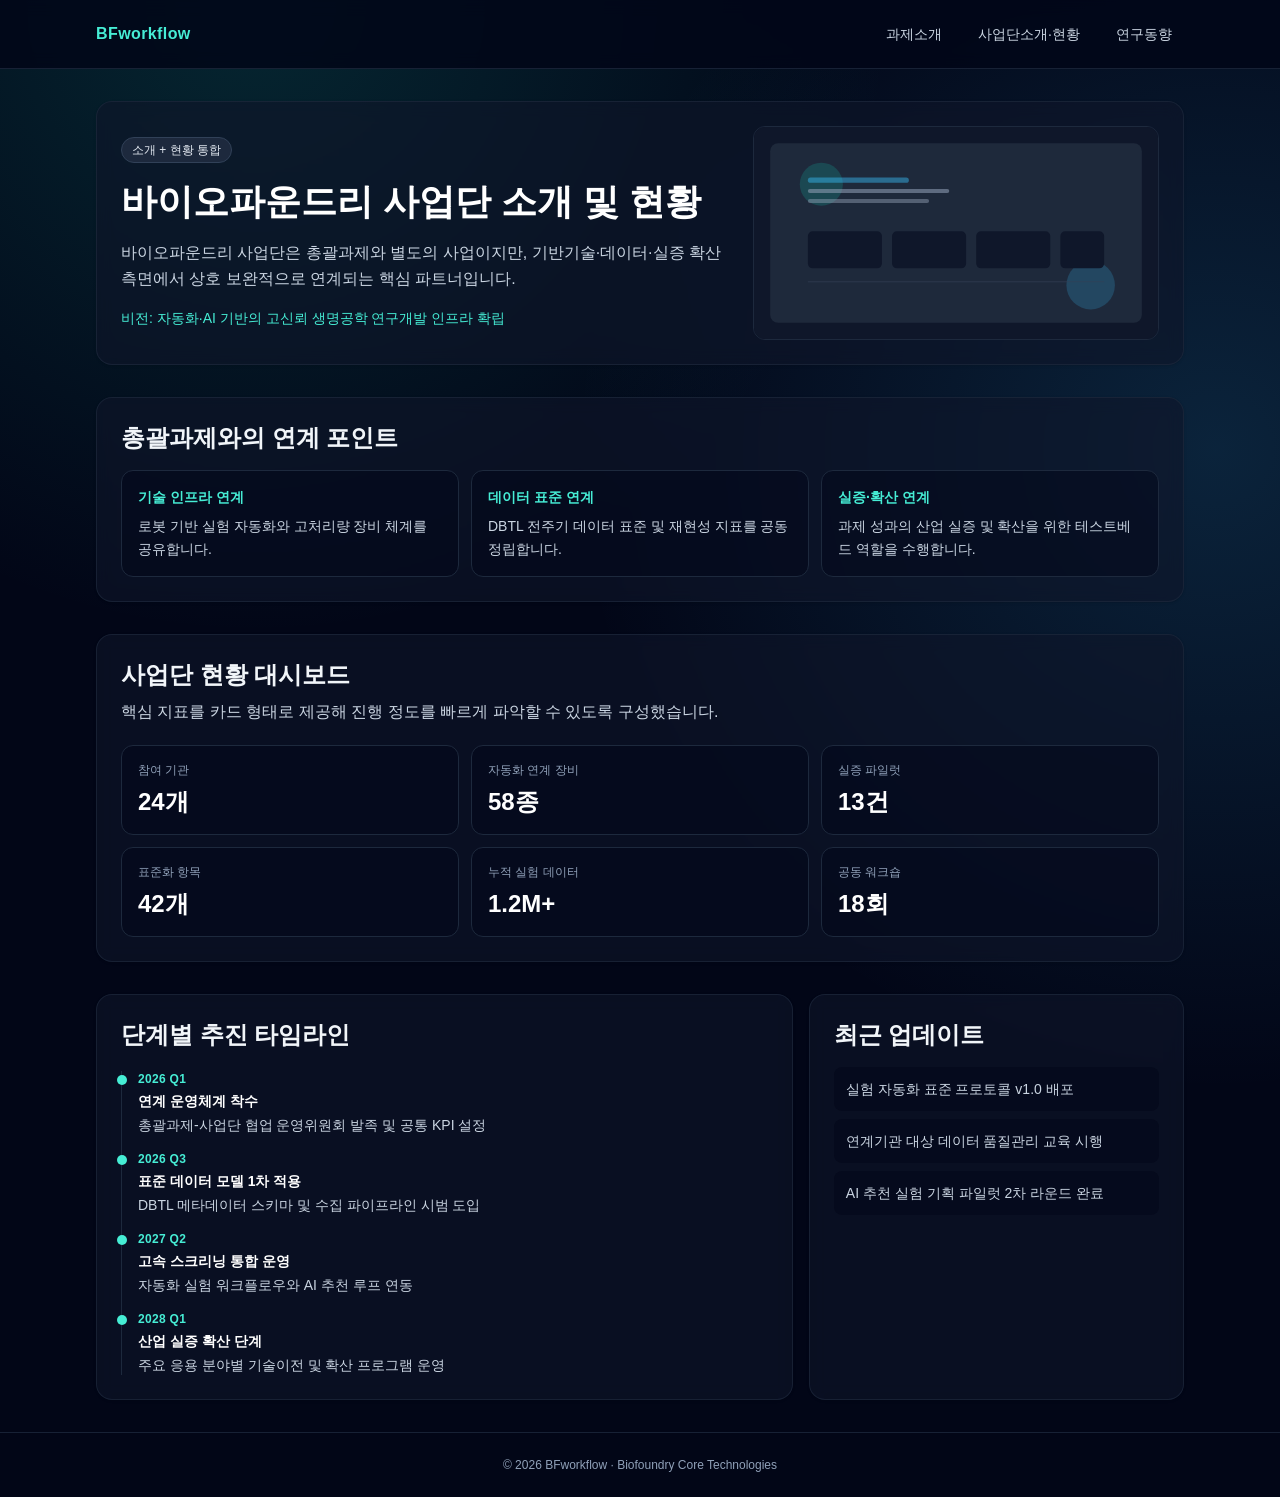
==== biofoundry/index.html @ 4886c9fc "chore: deploy from bfworkflow@7e073c6672356c80329dc4ef3b73cdbcf60af1b1 greendaygh/bfworkflow@7e073c6" ====
<!DOCTYPE html><html lang="ko"> <head><meta charset="UTF-8"><meta name="viewport" content="width=device-width"><meta name="generator" content="Astro v5.18.0"><meta name="description" content="바이오파운드리 사업단의 소개와 현황을 통합 제공합니다."><title>사업단소개·현황 | 바이오파운드리 기반기술 포털</title><link rel="stylesheet" href="/_astro/biofoundry.CwxptQId.css"></head> <body class="site-bg text-slate-100"> <header class="border-b border-slate-800/80 bg-slate-950/85 backdrop-blur"> <div class="mx-auto flex max-w-6xl items-center justify-between px-4 py-4 sm:px-6 lg:px-8"> <a href="/" class="text-sm font-semibold tracking-wide text-teal-300 sm:text-base">
BFworkflow
</a> <nav class="flex items-center gap-2 sm:gap-3"> <a href="/projects" class="rounded-full px-3 py-2 text-xs font-medium transition sm:text-sm text-slate-300 hover:bg-slate-800 hover:text-white"> 과제소개 </a><a href="/biofoundry" class="rounded-full px-3 py-2 text-xs font-medium transition sm:text-sm text-slate-300 hover:bg-slate-800 hover:text-white"> 사업단소개·현황 </a><a href="/trends" class="rounded-full px-3 py-2 text-xs font-medium transition sm:text-sm text-slate-300 hover:bg-slate-800 hover:text-white"> 연구동향 </a> </nav> </div> </header> <main class="mx-auto min-h-[calc(100vh-132px)] w-full max-w-6xl px-4 py-8 sm:px-6 lg:px-8">  <section class="section-card grid gap-6 lg:grid-cols-[1.2fr_0.8fr] lg:items-center"> <div> <p class="badge">소개 + 현황 통합</p> <h1 class="mt-4 text-3xl font-bold leading-tight text-white sm:text-4xl">바이오파운드리 사업단 소개 및 현황</h1> <p class="mt-4 text-sm leading-relaxed text-slate-300 sm:text-base">바이오파운드리 사업단은 총괄과제와 별도의 사업이지만, 기반기술·데이터·실증 확산 측면에서 상호 보완적으로 연계되는 핵심 파트너입니다.</p> <p class="mt-4 text-sm font-medium text-teal-300">비전: 자동화·AI 기반의 고신뢰 생명공학 연구개발 인프라 확립</p> </div> <img src="/images/placeholders/default.svg" alt="바이오파운드리 사업단 현황 대시보드 콘셉트" class="h-full w-full rounded-xl border border-slate-800 object-cover"> </section> <section class="mt-8 section-card"> <h2 class="section-title">총괄과제와의 연계 포인트</h2> <div class="mt-4 grid gap-3 md:grid-cols-3"> <article class="rounded-xl border border-slate-800 bg-slate-950/45 p-4"> <h3 class="text-sm font-semibold text-teal-300">기술 인프라 연계</h3> <p class="mt-2 text-sm leading-relaxed text-slate-300">로봇 기반 실험 자동화와 고처리량 장비 체계를 공유합니다.</p> </article><article class="rounded-xl border border-slate-800 bg-slate-950/45 p-4"> <h3 class="text-sm font-semibold text-teal-300">데이터 표준 연계</h3> <p class="mt-2 text-sm leading-relaxed text-slate-300">DBTL 전주기 데이터 표준 및 재현성 지표를 공동 정립합니다.</p> </article><article class="rounded-xl border border-slate-800 bg-slate-950/45 p-4"> <h3 class="text-sm font-semibold text-teal-300">실증·확산 연계</h3> <p class="mt-2 text-sm leading-relaxed text-slate-300">과제 성과의 산업 실증 및 확산을 위한 테스트베드 역할을 수행합니다.</p> </article> </div> </section> <section class="mt-8 section-card"> <h2 class="section-title">사업단 현황 대시보드</h2> <p class="section-subtitle">핵심 지표를 카드 형태로 제공해 진행 정도를 빠르게 파악할 수 있도록 구성했습니다.</p> <div class="mt-5 grid gap-3 sm:grid-cols-2 lg:grid-cols-3"> <div class="rounded-xl border border-slate-800 bg-slate-950/45 p-4"> <p class="text-xs text-slate-400">참여 기관</p> <p class="mt-2 text-2xl font-semibold text-white">24개</p> </div><div class="rounded-xl border border-slate-800 bg-slate-950/45 p-4"> <p class="text-xs text-slate-400">자동화 연계 장비</p> <p class="mt-2 text-2xl font-semibold text-white">58종</p> </div><div class="rounded-xl border border-slate-800 bg-slate-950/45 p-4"> <p class="text-xs text-slate-400">실증 파일럿</p> <p class="mt-2 text-2xl font-semibold text-white">13건</p> </div><div class="rounded-xl border border-slate-800 bg-slate-950/45 p-4"> <p class="text-xs text-slate-400">표준화 항목</p> <p class="mt-2 text-2xl font-semibold text-white">42개</p> </div><div class="rounded-xl border border-slate-800 bg-slate-950/45 p-4"> <p class="text-xs text-slate-400">누적 실험 데이터</p> <p class="mt-2 text-2xl font-semibold text-white">1.2M+</p> </div><div class="rounded-xl border border-slate-800 bg-slate-950/45 p-4"> <p class="text-xs text-slate-400">공동 워크숍</p> <p class="mt-2 text-2xl font-semibold text-white">18회</p> </div> </div> </section> <section class="mt-8 grid gap-4 lg:grid-cols-[1.3fr_0.7fr]"> <article class="section-card"> <h2 class="section-title">단계별 추진 타임라인</h2> <ol class="mt-5 space-y-4 border-l border-slate-800 pl-4"> <li class="relative"> <span class="absolute -left-[21px] top-1 h-2.5 w-2.5 rounded-full bg-teal-300"></span> <p class="text-xs font-semibold tracking-wide text-teal-300">2026 Q1</p> <p class="mt-1 text-sm font-semibold text-white">연계 운영체계 착수</p> <p class="mt-1 text-sm text-slate-300">총괄과제-사업단 협업 운영위원회 발족 및 공통 KPI 설정</p> </li><li class="relative"> <span class="absolute -left-[21px] top-1 h-2.5 w-2.5 rounded-full bg-teal-300"></span> <p class="text-xs font-semibold tracking-wide text-teal-300">2026 Q3</p> <p class="mt-1 text-sm font-semibold text-white">표준 데이터 모델 1차 적용</p> <p class="mt-1 text-sm text-slate-300">DBTL 메타데이터 스키마 및 수집 파이프라인 시범 도입</p> </li><li class="relative"> <span class="absolute -left-[21px] top-1 h-2.5 w-2.5 rounded-full bg-teal-300"></span> <p class="text-xs font-semibold tracking-wide text-teal-300">2027 Q2</p> <p class="mt-1 text-sm font-semibold text-white">고속 스크리닝 통합 운영</p> <p class="mt-1 text-sm text-slate-300">자동화 실험 워크플로우와 AI 추천 루프 연동</p> </li><li class="relative"> <span class="absolute -left-[21px] top-1 h-2.5 w-2.5 rounded-full bg-teal-300"></span> <p class="text-xs font-semibold tracking-wide text-teal-300">2028 Q1</p> <p class="mt-1 text-sm font-semibold text-white">산업 실증 확산 단계</p> <p class="mt-1 text-sm text-slate-300">주요 응용 분야별 기술이전 및 확산 프로그램 운영</p> </li> </ol> </article> <article class="section-card"> <h2 class="section-title">최근 업데이트</h2> <ul class="mt-4 space-y-2 text-sm text-slate-300"> <li class="rounded-lg bg-slate-950/45 p-3">실험 자동화 표준 프로토콜 v1.0 배포</li><li class="rounded-lg bg-slate-950/45 p-3">연계기관 대상 데이터 품질관리 교육 시행</li><li class="rounded-lg bg-slate-950/45 p-3">AI 추천 실험 기획 파일럿 2차 라운드 완료</li> </ul> </article> </section>  </main> <footer class="border-t border-slate-800/80 px-4 py-6 text-center text-xs text-slate-400 sm:px-6 lg:px-8">
© 2026 BFworkflow · Biofoundry Core Technologies
</footer> </body></html>
---- _astro/biofoundry.CwxptQId.css ----
/*! tailwindcss v4.2.1 | MIT License | https://tailwindcss.com */@layer properties{@supports (((-webkit-hyphens:none)) and (not (margin-trim:inline))) or ((-moz-orient:inline) and (not (color:rgb(from red r g b)))){*,:before,:after,::backdrop{--tw-space-y-reverse:0;--tw-border-style:solid;--tw-leading:initial;--tw-font-weight:initial;--tw-tracking:initial;--tw-backdrop-blur:initial;--tw-backdrop-brightness:initial;--tw-backdrop-contrast:initial;--tw-backdrop-grayscale:initial;--tw-backdrop-hue-rotate:initial;--tw-backdrop-invert:initial;--tw-backdrop-opacity:initial;--tw-backdrop-saturate:initial;--tw-backdrop-sepia:initial;--tw-shadow:0 0 #0000;--tw-shadow-color:initial;--tw-shadow-alpha:100%;--tw-inset-shadow:0 0 #0000;--tw-inset-shadow-color:initial;--tw-inset-shadow-alpha:100%;--tw-ring-color:initial;--tw-ring-shadow:0 0 #0000;--tw-inset-ring-color:initial;--tw-inset-ring-shadow:0 0 #0000;--tw-ring-inset:initial;--tw-ring-offset-width:0px;--tw-ring-offset-color:#fff;--tw-ring-offset-shadow:0 0 #0000}}}@layer theme{:root,:host{--font-sans:ui-sans-serif, system-ui, sans-serif, "Apple Color Emoji", "Segoe UI Emoji", "Segoe UI Symbol", "Noto Color Emoji";--font-mono:ui-monospace, SFMono-Regular, Menlo, Monaco, Consolas, "Liberation Mono", "Courier New", monospace;--color-teal-200:oklch(91% .096 180.426);--color-teal-300:oklch(85.5% .138 181.071);--color-teal-400:oklch(77.7% .152 181.912);--color-slate-100:oklch(96.8% .007 247.896);--color-slate-200:oklch(92.9% .013 255.508);--color-slate-300:oklch(86.9% .022 252.894);--color-slate-400:oklch(70.4% .04 256.788);--color-slate-500:oklch(55.4% .046 257.417);--color-slate-700:oklch(37.2% .044 257.287);--color-slate-800:oklch(27.9% .041 260.031);--color-slate-900:oklch(20.8% .042 265.755);--color-slate-950:oklch(12.9% .042 264.695);--color-white:#fff;--spacing:.25rem;--container-6xl:72rem;--text-xs:.75rem;--text-xs--line-height:calc(1 / .75);--text-sm:.875rem;--text-sm--line-height:calc(1.25 / .875);--text-base:1rem;--text-base--line-height: 1.5 ;--text-lg:1.125rem;--text-lg--line-height:calc(1.75 / 1.125);--text-xl:1.25rem;--text-xl--line-height:calc(1.75 / 1.25);--text-2xl:1.5rem;--text-2xl--line-height:calc(2 / 1.5);--text-3xl:1.875rem;--text-3xl--line-height: 1.2 ;--text-4xl:2.25rem;--text-4xl--line-height:calc(2.5 / 2.25);--font-weight-medium:500;--font-weight-semibold:600;--font-weight-bold:700;--tracking-wide:.025em;--leading-tight:1.25;--leading-relaxed:1.625;--radius-lg:.5rem;--radius-xl:.75rem;--radius-2xl:1rem;--default-transition-duration:.15s;--default-transition-timing-function:cubic-bezier(.4, 0, .2, 1);--default-font-family:var(--font-sans);--default-mono-font-family:var(--font-mono)}}@layer base{*,:after,:before,::backdrop{box-sizing:border-box;border:0 solid;margin:0;padding:0}::file-selector-button{box-sizing:border-box;border:0 solid;margin:0;padding:0}html,:host{-webkit-text-size-adjust:100%;tab-size:4;line-height:1.5;font-family:var(--default-font-family,ui-sans-serif, system-ui, sans-serif, "Apple Color Emoji", "Segoe UI Emoji", "Segoe UI Symbol", "Noto Color Emoji");font-feature-settings:var(--default-font-feature-settings,normal);font-variation-settings:var(--default-font-variation-settings,normal);-webkit-tap-highlight-color:transparent}hr{height:0;color:inherit;border-top-width:1px}abbr:where([title]){-webkit-text-decoration:underline dotted;text-decoration:underline dotted}h1,h2,h3,h4,h5,h6{font-size:inherit;font-weight:inherit}a{color:inherit;-webkit-text-decoration:inherit;text-decoration:inherit}b,strong{font-weight:bolder}code,kbd,samp,pre{font-family:var(--default-mono-font-family,ui-monospace, SFMono-Regular, Menlo, Monaco, Consolas, "Liberation Mono", "Courier New", monospace);font-feature-settings:var(--default-mono-font-feature-settings,normal);font-variation-settings:var(--default-mono-font-variation-settings,normal);font-size:1em}small{font-size:80%}sub,sup{vertical-align:baseline;font-size:75%;line-height:0;position:relative}sub{bottom:-.25em}sup{top:-.5em}table{text-indent:0;border-color:inherit;border-collapse:collapse}:-moz-focusring{outline:auto}progress{vertical-align:baseline}summary{display:list-item}ol,ul,menu{list-style:none}img,svg,video,canvas,audio,iframe,embed,object{vertical-align:middle;display:block}img,video{max-width:100%;height:auto}button,input,select,optgroup,textarea{font:inherit;font-feature-settings:inherit;font-variation-settings:inherit;letter-spacing:inherit;color:inherit;opacity:1;background-color:#0000;border-radius:0}::file-selector-button{font:inherit;font-feature-settings:inherit;font-variation-settings:inherit;letter-spacing:inherit;color:inherit;opacity:1;background-color:#0000;border-radius:0}:where(select:is([multiple],[size])) optgroup{font-weight:bolder}:where(select:is([multiple],[size])) optgroup option{padding-inline-start:20px}::file-selector-button{margin-inline-end:4px}::placeholder{opacity:1}@supports (not ((-webkit-appearance:-apple-pay-button))) or (contain-intrinsic-size:1px){::placeholder{color:currentColor}@supports (color:color-mix(in lab,red,red)){::placeholder{color:color-mix(in oklab,currentcolor 50%,transparent)}}}textarea{resize:vertical}::-webkit-search-decoration{-webkit-appearance:none}::-webkit-date-and-time-value{min-height:1lh;text-align:inherit}::-webkit-datetime-edit{display:inline-flex}::-webkit-datetime-edit-fields-wrapper{padding:0}::-webkit-datetime-edit{padding-block:0}::-webkit-datetime-edit-year-field{padding-block:0}::-webkit-datetime-edit-month-field{padding-block:0}::-webkit-datetime-edit-day-field{padding-block:0}::-webkit-datetime-edit-hour-field{padding-block:0}::-webkit-datetime-edit-minute-field{padding-block:0}::-webkit-datetime-edit-second-field{padding-block:0}::-webkit-datetime-edit-millisecond-field{padding-block:0}::-webkit-datetime-edit-meridiem-field{padding-block:0}::-webkit-calendar-picker-indicator{line-height:1}:-moz-ui-invalid{box-shadow:none}button,input:where([type=button],[type=reset],[type=submit]){appearance:button}::file-selector-button{appearance:button}::-webkit-inner-spin-button{height:auto}::-webkit-outer-spin-button{height:auto}[hidden]:where(:not([hidden=until-found])){display:none!important}}@layer components;@layer utilities{.absolute{position:absolute}.relative{position:relative}.static{position:static}.top-1{top:calc(var(--spacing) * 1)}.-left-\[21px\]{left:-21px}.mx-auto{margin-inline:auto}.mt-1{margin-top:calc(var(--spacing) * 1)}.mt-2{margin-top:calc(var(--spacing) * 2)}.mt-3{margin-top:calc(var(--spacing) * 3)}.mt-4{margin-top:calc(var(--spacing) * 4)}.mt-5{margin-top:calc(var(--spacing) * 5)}.mt-6{margin-top:calc(var(--spacing) * 6)}.mt-8{margin-top:calc(var(--spacing) * 8)}.contents{display:contents}.flex{display:flex}.grid{display:grid}.inline{display:inline}.inline-block{display:inline-block}.h-2\.5{height:calc(var(--spacing) * 2.5)}.h-44{height:calc(var(--spacing) * 44)}.h-full{height:100%}.min-h-\[calc\(100vh-132px\)\]{min-height:calc(100vh - 132px)}.w-2\.5{width:calc(var(--spacing) * 2.5)}.w-full{width:100%}.max-w-6xl{max-width:var(--container-6xl)}.flex-1{flex:1}.list-disc{list-style-type:disc}.flex-col{flex-direction:column}.flex-wrap{flex-wrap:wrap}.items-center{align-items:center}.items-start{align-items:flex-start}.justify-between{justify-content:space-between}.gap-2{gap:calc(var(--spacing) * 2)}.gap-3{gap:calc(var(--spacing) * 3)}.gap-4{gap:calc(var(--spacing) * 4)}.gap-6{gap:calc(var(--spacing) * 6)}:where(.space-y-1>:not(:last-child)){--tw-space-y-reverse:0;margin-block-start:calc(calc(var(--spacing) * 1) * var(--tw-space-y-reverse));margin-block-end:calc(calc(var(--spacing) * 1) * calc(1 - var(--tw-space-y-reverse)))}:where(.space-y-2>:not(:last-child)){--tw-space-y-reverse:0;margin-block-start:calc(calc(var(--spacing) * 2) * var(--tw-space-y-reverse));margin-block-end:calc(calc(var(--spacing) * 2) * calc(1 - var(--tw-space-y-reverse)))}:where(.space-y-4>:not(:last-child)){--tw-space-y-reverse:0;margin-block-start:calc(calc(var(--spacing) * 4) * var(--tw-space-y-reverse));margin-block-end:calc(calc(var(--spacing) * 4) * calc(1 - var(--tw-space-y-reverse)))}.rounded-full{border-radius:3.40282e38px}.rounded-lg{border-radius:var(--radius-lg)}.rounded-xl{border-radius:var(--radius-xl)}.border{border-style:var(--tw-border-style);border-width:1px}.border-t{border-top-style:var(--tw-border-style);border-top-width:1px}.border-b{border-bottom-style:var(--tw-border-style);border-bottom-width:1px}.border-l{border-left-style:var(--tw-border-style);border-left-width:1px}.border-slate-700{border-color:var(--color-slate-700)}.border-slate-800{border-color:var(--color-slate-800)}.border-slate-800\/80{border-color:#1d293dcc}@supports (color:color-mix(in lab,red,red)){.border-slate-800\/80{border-color:color-mix(in oklab,var(--color-slate-800) 80%,transparent)}}.bg-slate-950\/45{background-color:#02061873}@supports (color:color-mix(in lab,red,red)){.bg-slate-950\/45{background-color:color-mix(in oklab,var(--color-slate-950) 45%,transparent)}}.bg-slate-950\/85{background-color:#020618d9}@supports (color:color-mix(in lab,red,red)){.bg-slate-950\/85{background-color:color-mix(in oklab,var(--color-slate-950) 85%,transparent)}}.bg-teal-300{background-color:var(--color-teal-300)}.bg-teal-400{background-color:var(--color-teal-400)}.bg-teal-400\/20{background-color:#00d3bd33}@supports (color:color-mix(in lab,red,red)){.bg-teal-400\/20{background-color:color-mix(in oklab,var(--color-teal-400) 20%,transparent)}}.object-cover{object-fit:cover}.p-3{padding:calc(var(--spacing) * 3)}.p-4{padding:calc(var(--spacing) * 4)}.px-3{padding-inline:calc(var(--spacing) * 3)}.px-4{padding-inline:calc(var(--spacing) * 4)}.py-2{padding-block:calc(var(--spacing) * 2)}.py-4{padding-block:calc(var(--spacing) * 4)}.py-6{padding-block:calc(var(--spacing) * 6)}.py-8{padding-block:calc(var(--spacing) * 8)}.pl-4{padding-left:calc(var(--spacing) * 4)}.pl-5{padding-left:calc(var(--spacing) * 5)}.text-center{text-align:center}.text-2xl{font-size:var(--text-2xl);line-height:var(--tw-leading,var(--text-2xl--line-height))}.text-3xl{font-size:var(--text-3xl);line-height:var(--tw-leading,var(--text-3xl--line-height))}.text-base{font-size:var(--text-base);line-height:var(--tw-leading,var(--text-base--line-height))}.text-lg{font-size:var(--text-lg);line-height:var(--tw-leading,var(--text-lg--line-height))}.text-sm{font-size:var(--text-sm);line-height:var(--tw-leading,var(--text-sm--line-height))}.text-xs{font-size:var(--text-xs);line-height:var(--tw-leading,var(--text-xs--line-height))}.leading-relaxed{--tw-leading:var(--leading-relaxed);line-height:var(--leading-relaxed)}.leading-tight{--tw-leading:var(--leading-tight);line-height:var(--leading-tight)}.font-bold{--tw-font-weight:var(--font-weight-bold);font-weight:var(--font-weight-bold)}.font-medium{--tw-font-weight:var(--font-weight-medium);font-weight:var(--font-weight-medium)}.font-semibold{--tw-font-weight:var(--font-weight-semibold);font-weight:var(--font-weight-semibold)}.tracking-wide{--tw-tracking:var(--tracking-wide);letter-spacing:var(--tracking-wide)}.text-slate-100{color:var(--color-slate-100)}.text-slate-200{color:var(--color-slate-200)}.text-slate-300{color:var(--color-slate-300)}.text-slate-400{color:var(--color-slate-400)}.text-slate-950{color:var(--color-slate-950)}.text-teal-200{color:var(--color-teal-200)}.text-teal-300{color:var(--color-teal-300)}.text-white{color:var(--color-white)}.backdrop-blur{--tw-backdrop-blur:blur(8px);-webkit-backdrop-filter:var(--tw-backdrop-blur,) var(--tw-backdrop-brightness,) var(--tw-backdrop-contrast,) var(--tw-backdrop-grayscale,) var(--tw-backdrop-hue-rotate,) var(--tw-backdrop-invert,) var(--tw-backdrop-opacity,) var(--tw-backdrop-saturate,) var(--tw-backdrop-sepia,);backdrop-filter:var(--tw-backdrop-blur,) var(--tw-backdrop-brightness,) var(--tw-backdrop-contrast,) var(--tw-backdrop-grayscale,) var(--tw-backdrop-hue-rotate,) var(--tw-backdrop-invert,) var(--tw-backdrop-opacity,) var(--tw-backdrop-saturate,) var(--tw-backdrop-sepia,)}.transition{transition-property:color,background-color,border-color,outline-color,text-decoration-color,fill,stroke,--tw-gradient-from,--tw-gradient-via,--tw-gradient-to,opacity,box-shadow,transform,translate,scale,rotate,filter,-webkit-backdrop-filter,backdrop-filter,display,content-visibility,overlay,pointer-events;transition-timing-function:var(--tw-ease,var(--default-transition-timing-function));transition-duration:var(--tw-duration,var(--default-transition-duration))}@media(hover:hover){.hover\:border-slate-500:hover{border-color:var(--color-slate-500)}.hover\:bg-slate-800:hover{background-color:var(--color-slate-800)}.hover\:bg-teal-300:hover{background-color:var(--color-teal-300)}.hover\:text-teal-200:hover{color:var(--color-teal-200)}.hover\:text-white:hover{color:var(--color-white)}}@media(min-width:40rem){.sm\:grid-cols-2{grid-template-columns:repeat(2,minmax(0,1fr))}.sm\:gap-3{gap:calc(var(--spacing) * 3)}.sm\:px-6{padding-inline:calc(var(--spacing) * 6)}.sm\:text-4xl{font-size:var(--text-4xl);line-height:var(--tw-leading,var(--text-4xl--line-height))}.sm\:text-base{font-size:var(--text-base);line-height:var(--tw-leading,var(--text-base--line-height))}.sm\:text-sm{font-size:var(--text-sm);line-height:var(--tw-leading,var(--text-sm--line-height))}}@media(min-width:48rem){.md\:h-full{height:100%}.md\:grid-cols-2{grid-template-columns:repeat(2,minmax(0,1fr))}.md\:grid-cols-3{grid-template-columns:repeat(3,minmax(0,1fr))}.md\:grid-cols-\[240px_1fr\]{grid-template-columns:240px 1fr}}@media(min-width:64rem){.lg\:grid-cols-3{grid-template-columns:repeat(3,minmax(0,1fr))}.lg\:grid-cols-4{grid-template-columns:repeat(4,minmax(0,1fr))}.lg\:grid-cols-\[1\.2fr_0\.8fr\]{grid-template-columns:1.2fr .8fr}.lg\:grid-cols-\[1\.3fr_0\.7fr\]{grid-template-columns:1.3fr .7fr}.lg\:items-center{align-items:center}.lg\:px-8{padding-inline:calc(var(--spacing) * 8)}}@media(min-width:80rem){.xl\:grid-cols-3{grid-template-columns:repeat(3,minmax(0,1fr))}}}:root{color-scheme:dark}body{font-family:Pretendard Variable,Pretendard,Noto Sans KR,-apple-system,BlinkMacSystemFont,Segoe UI,sans-serif}.site-bg{background:radial-gradient(circle at 20% 0,#14b8a62e,#0000 35%),radial-gradient(circle at 95% 30%,#38bdf829,#0000 40%),#020617}.section-card{border-radius:var(--radius-2xl);border-style:var(--tw-border-style);border-width:1px;border-color:#1d293db3}@supports (color:color-mix(in lab,red,red)){.section-card{border-color:color-mix(in oklab,var(--color-slate-800) 70%,transparent)}}.section-card{background-color:#0f172b99}@supports (color:color-mix(in lab,red,red)){.section-card{background-color:color-mix(in oklab,var(--color-slate-900) 60%,transparent)}}.section-card{padding:calc(var(--spacing) * 6);--tw-shadow:0 1px 3px 0 var(--tw-shadow-color,#0000001a), 0 1px 2px -1px var(--tw-shadow-color,#0000001a);box-shadow:var(--tw-inset-shadow),var(--tw-inset-ring-shadow),var(--tw-ring-offset-shadow),var(--tw-ring-shadow),var(--tw-shadow);--tw-backdrop-blur:blur(8px);-webkit-backdrop-filter:var(--tw-backdrop-blur,) var(--tw-backdrop-brightness,) var(--tw-backdrop-contrast,) var(--tw-backdrop-grayscale,) var(--tw-backdrop-hue-rotate,) var(--tw-backdrop-invert,) var(--tw-backdrop-opacity,) var(--tw-backdrop-saturate,) var(--tw-backdrop-sepia,);backdrop-filter:var(--tw-backdrop-blur,) var(--tw-backdrop-brightness,) var(--tw-backdrop-contrast,) var(--tw-backdrop-grayscale,) var(--tw-backdrop-hue-rotate,) var(--tw-backdrop-invert,) var(--tw-backdrop-opacity,) var(--tw-backdrop-saturate,) var(--tw-backdrop-sepia,)}.section-title{font-size:var(--text-xl);line-height:var(--tw-leading,var(--text-xl--line-height));--tw-font-weight:var(--font-weight-semibold);font-weight:var(--font-weight-semibold);color:var(--color-slate-100)}@media(min-width:40rem){.section-title{font-size:var(--text-2xl);line-height:var(--tw-leading,var(--text-2xl--line-height))}}.section-subtitle{margin-top:calc(var(--spacing) * 2);font-size:var(--text-sm);line-height:var(--tw-leading,var(--text-sm--line-height));--tw-leading:var(--leading-relaxed);line-height:var(--leading-relaxed);color:var(--color-slate-300)}@media(min-width:40rem){.section-subtitle{font-size:var(--text-base);line-height:var(--tw-leading,var(--text-base--line-height))}}.badge{border-style:var(--tw-border-style);border-width:1px;border-color:var(--color-slate-700);background-color:var(--color-slate-800);padding-inline:calc(var(--spacing) * 2.5);padding-block:calc(var(--spacing) * 1);font-size:var(--text-xs);line-height:var(--tw-leading,var(--text-xs--line-height));--tw-font-weight:var(--font-weight-medium);font-weight:var(--font-weight-medium);color:var(--color-slate-200);border-radius:3.40282e38px;align-items:center;display:inline-flex}@property --tw-space-y-reverse{syntax:"*";inherits:false;initial-value:0}@property --tw-border-style{syntax:"*";inherits:false;initial-value:solid}@property --tw-leading{syntax:"*";inherits:false}@property --tw-font-weight{syntax:"*";inherits:false}@property --tw-tracking{syntax:"*";inherits:false}@property --tw-backdrop-blur{syntax:"*";inherits:false}@property --tw-backdrop-brightness{syntax:"*";inherits:false}@property --tw-backdrop-contrast{syntax:"*";inherits:false}@property --tw-backdrop-grayscale{syntax:"*";inherits:false}@property --tw-backdrop-hue-rotate{syntax:"*";inherits:false}@property --tw-backdrop-invert{syntax:"*";inherits:false}@property --tw-backdrop-opacity{syntax:"*";inherits:false}@property --tw-backdrop-saturate{syntax:"*";inherits:false}@property --tw-backdrop-sepia{syntax:"*";inherits:false}@property --tw-shadow{syntax:"*";inherits:false;initial-value:0 0 #0000}@property --tw-shadow-color{syntax:"*";inherits:false}@property --tw-shadow-alpha{syntax:"<percentage>";inherits:false;initial-value:100%}@property --tw-inset-shadow{syntax:"*";inherits:false;initial-value:0 0 #0000}@property --tw-inset-shadow-color{syntax:"*";inherits:false}@property --tw-inset-shadow-alpha{syntax:"<percentage>";inherits:false;initial-value:100%}@property --tw-ring-color{syntax:"*";inherits:false}@property --tw-ring-shadow{syntax:"*";inherits:false;initial-value:0 0 #0000}@property --tw-inset-ring-color{syntax:"*";inherits:false}@property --tw-inset-ring-shadow{syntax:"*";inherits:false;initial-value:0 0 #0000}@property --tw-ring-inset{syntax:"*";inherits:false}@property --tw-ring-offset-width{syntax:"<length>";inherits:false;initial-value:0}@property --tw-ring-offset-color{syntax:"*";inherits:false;initial-value:#fff}@property --tw-ring-offset-shadow{syntax:"*";inherits:false;initial-value:0 0 #0000}
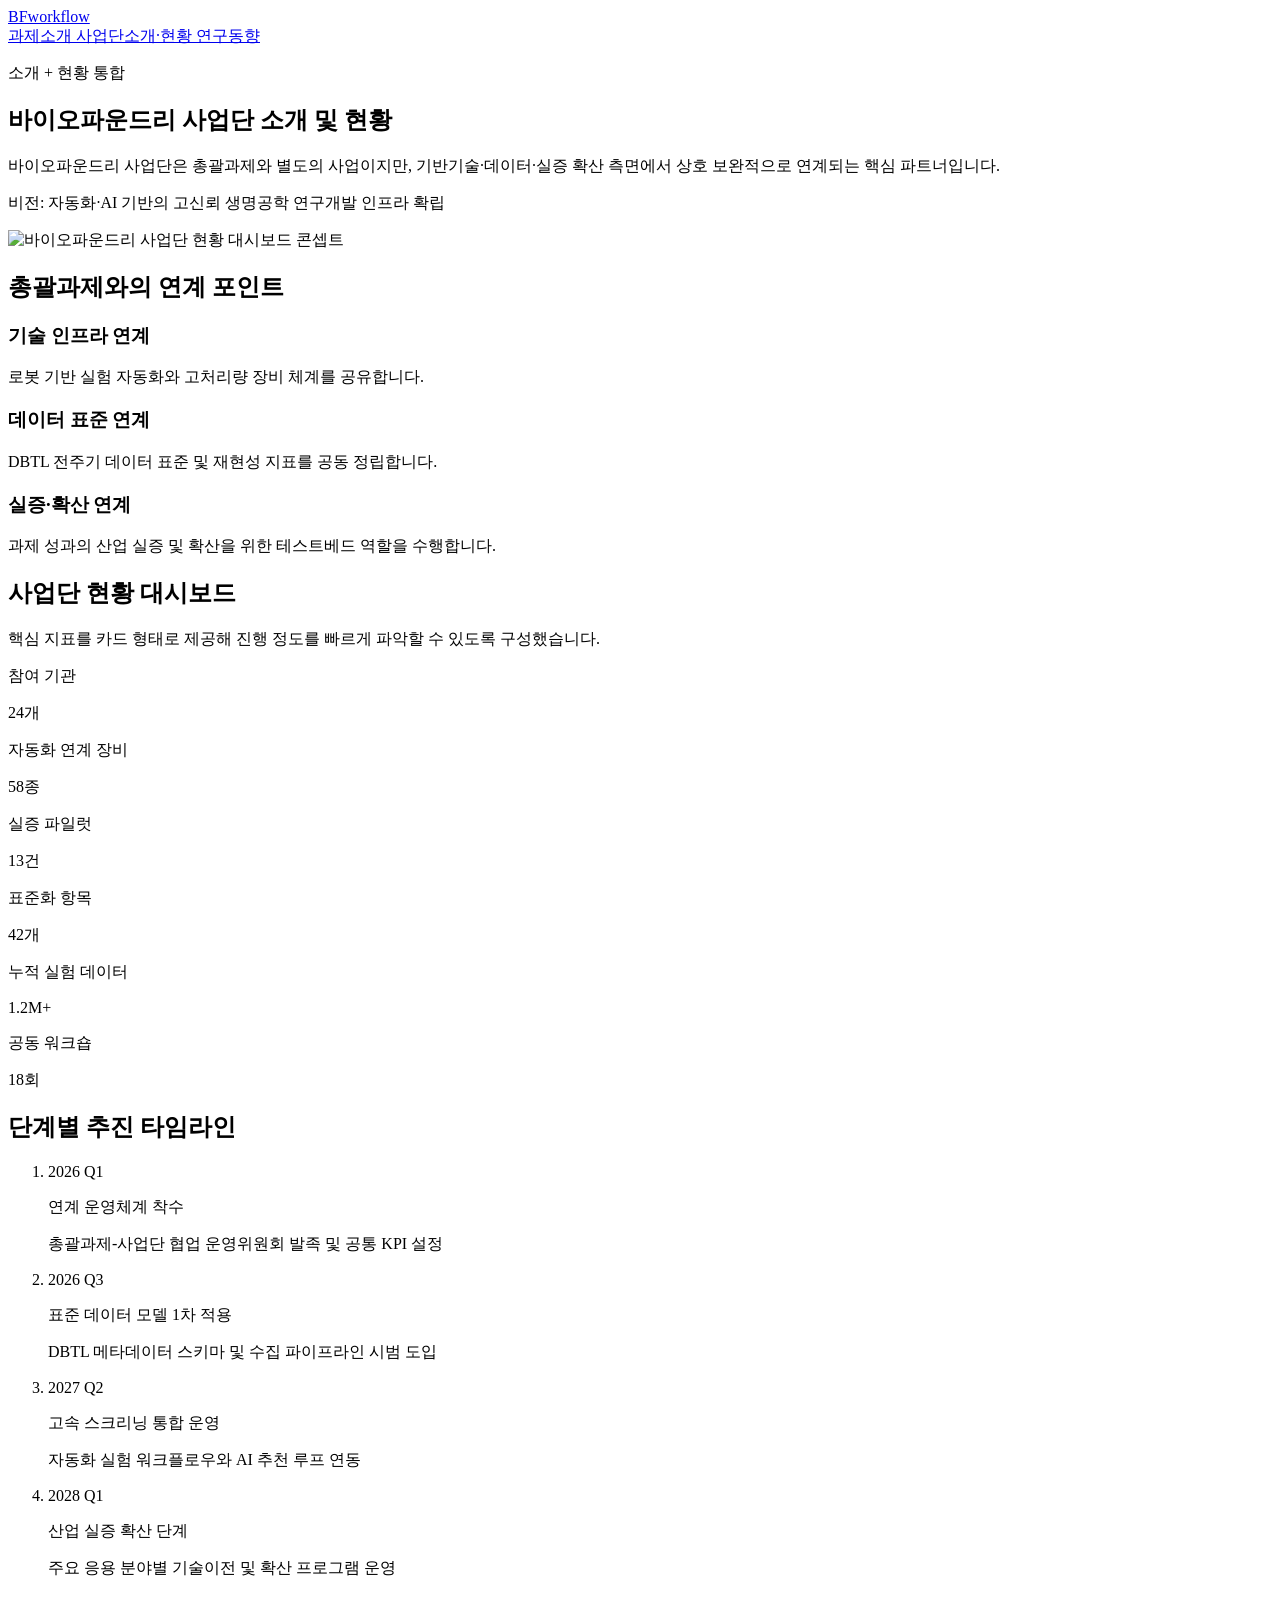
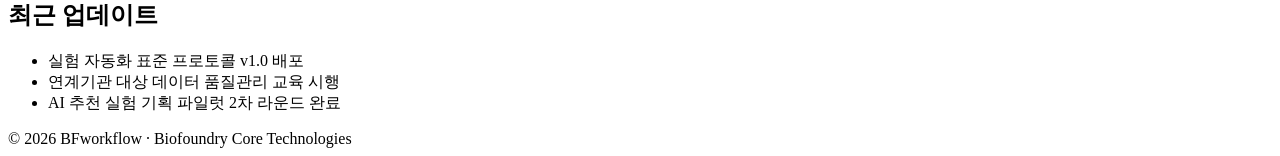
==== commit 4cadba7b: "chore: deploy from bfworkflow@f1f8c0673522acb5e425245ea1935ad339c096bb greendaygh/bfworkflow@f1f8c06" ====
--- a/biofoundry/index.html
+++ b/biofoundry/index.html
@@ -1,5 +1,5 @@
-<!DOCTYPE html><html lang="ko"> <head><meta charset="UTF-8"><meta name="viewport" content="width=device-width"><meta name="generator" content="Astro v5.18.0"><meta name="description" content="바이오파운드리 사업단의 소개와 현황을 통합 제공합니다."><title>사업단소개·현황 | 바이오파운드리 기반기술 포털</title><link rel="stylesheet" href="/_astro/biofoundry.CwxptQId.css"></head> <body class="site-bg text-slate-100"> <header class="border-b border-slate-800/80 bg-slate-950/85 backdrop-blur"> <div class="mx-auto flex max-w-6xl items-center justify-between px-4 py-4 sm:px-6 lg:px-8"> <a href="/" class="text-sm font-semibold tracking-wide text-teal-300 sm:text-base">
+<!DOCTYPE html><html lang="ko"> <head><meta charset="UTF-8"><meta name="viewport" content="width=device-width"><meta name="generator" content="Astro v5.18.0"><meta name="description" content="바이오파운드리 사업단의 소개와 현황을 통합 제공합니다."><title>사업단소개·현황 | 바이오파운드리 기반기술 포털</title><link rel="stylesheet" href="/bfworkflow-site/_astro/biofoundry.CwxptQId.css"></head> <body class="site-bg text-slate-100"> <header class="border-b border-slate-800/80 bg-slate-950/85 backdrop-blur"> <div class="mx-auto flex max-w-6xl items-center justify-between px-4 py-4 sm:px-6 lg:px-8"> <a href="/bfworkflow-site" class="text-sm font-semibold tracking-wide text-teal-300 sm:text-base">
 BFworkflow
-</a> <nav class="flex items-center gap-2 sm:gap-3"> <a href="/projects" class="rounded-full px-3 py-2 text-xs font-medium transition sm:text-sm text-slate-300 hover:bg-slate-800 hover:text-white"> 과제소개 </a><a href="/biofoundry" class="rounded-full px-3 py-2 text-xs font-medium transition sm:text-sm text-slate-300 hover:bg-slate-800 hover:text-white"> 사업단소개·현황 </a><a href="/trends" class="rounded-full px-3 py-2 text-xs font-medium transition sm:text-sm text-slate-300 hover:bg-slate-800 hover:text-white"> 연구동향 </a> </nav> </div> </header> <main class="mx-auto min-h-[calc(100vh-132px)] w-full max-w-6xl px-4 py-8 sm:px-6 lg:px-8">  <section class="section-card grid gap-6 lg:grid-cols-[1.2fr_0.8fr] lg:items-center"> <div> <p class="badge">소개 + 현황 통합</p> <h1 class="mt-4 text-3xl font-bold leading-tight text-white sm:text-4xl">바이오파운드리 사업단 소개 및 현황</h1> <p class="mt-4 text-sm leading-relaxed text-slate-300 sm:text-base">바이오파운드리 사업단은 총괄과제와 별도의 사업이지만, 기반기술·데이터·실증 확산 측면에서 상호 보완적으로 연계되는 핵심 파트너입니다.</p> <p class="mt-4 text-sm font-medium text-teal-300">비전: 자동화·AI 기반의 고신뢰 생명공학 연구개발 인프라 확립</p> </div> <img src="/images/placeholders/default.svg" alt="바이오파운드리 사업단 현황 대시보드 콘셉트" class="h-full w-full rounded-xl border border-slate-800 object-cover"> </section> <section class="mt-8 section-card"> <h2 class="section-title">총괄과제와의 연계 포인트</h2> <div class="mt-4 grid gap-3 md:grid-cols-3"> <article class="rounded-xl border border-slate-800 bg-slate-950/45 p-4"> <h3 class="text-sm font-semibold text-teal-300">기술 인프라 연계</h3> <p class="mt-2 text-sm leading-relaxed text-slate-300">로봇 기반 실험 자동화와 고처리량 장비 체계를 공유합니다.</p> </article><article class="rounded-xl border border-slate-800 bg-slate-950/45 p-4"> <h3 class="text-sm font-semibold text-teal-300">데이터 표준 연계</h3> <p class="mt-2 text-sm leading-relaxed text-slate-300">DBTL 전주기 데이터 표준 및 재현성 지표를 공동 정립합니다.</p> </article><article class="rounded-xl border border-slate-800 bg-slate-950/45 p-4"> <h3 class="text-sm font-semibold text-teal-300">실증·확산 연계</h3> <p class="mt-2 text-sm leading-relaxed text-slate-300">과제 성과의 산업 실증 및 확산을 위한 테스트베드 역할을 수행합니다.</p> </article> </div> </section> <section class="mt-8 section-card"> <h2 class="section-title">사업단 현황 대시보드</h2> <p class="section-subtitle">핵심 지표를 카드 형태로 제공해 진행 정도를 빠르게 파악할 수 있도록 구성했습니다.</p> <div class="mt-5 grid gap-3 sm:grid-cols-2 lg:grid-cols-3"> <div class="rounded-xl border border-slate-800 bg-slate-950/45 p-4"> <p class="text-xs text-slate-400">참여 기관</p> <p class="mt-2 text-2xl font-semibold text-white">24개</p> </div><div class="rounded-xl border border-slate-800 bg-slate-950/45 p-4"> <p class="text-xs text-slate-400">자동화 연계 장비</p> <p class="mt-2 text-2xl font-semibold text-white">58종</p> </div><div class="rounded-xl border border-slate-800 bg-slate-950/45 p-4"> <p class="text-xs text-slate-400">실증 파일럿</p> <p class="mt-2 text-2xl font-semibold text-white">13건</p> </div><div class="rounded-xl border border-slate-800 bg-slate-950/45 p-4"> <p class="text-xs text-slate-400">표준화 항목</p> <p class="mt-2 text-2xl font-semibold text-white">42개</p> </div><div class="rounded-xl border border-slate-800 bg-slate-950/45 p-4"> <p class="text-xs text-slate-400">누적 실험 데이터</p> <p class="mt-2 text-2xl font-semibold text-white">1.2M+</p> </div><div class="rounded-xl border border-slate-800 bg-slate-950/45 p-4"> <p class="text-xs text-slate-400">공동 워크숍</p> <p class="mt-2 text-2xl font-semibold text-white">18회</p> </div> </div> </section> <section class="mt-8 grid gap-4 lg:grid-cols-[1.3fr_0.7fr]"> <article class="section-card"> <h2 class="section-title">단계별 추진 타임라인</h2> <ol class="mt-5 space-y-4 border-l border-slate-800 pl-4"> <li class="relative"> <span class="absolute -left-[21px] top-1 h-2.5 w-2.5 rounded-full bg-teal-300"></span> <p class="text-xs font-semibold tracking-wide text-teal-300">2026 Q1</p> <p class="mt-1 text-sm font-semibold text-white">연계 운영체계 착수</p> <p class="mt-1 text-sm text-slate-300">총괄과제-사업단 협업 운영위원회 발족 및 공통 KPI 설정</p> </li><li class="relative"> <span class="absolute -left-[21px] top-1 h-2.5 w-2.5 rounded-full bg-teal-300"></span> <p class="text-xs font-semibold tracking-wide text-teal-300">2026 Q3</p> <p class="mt-1 text-sm font-semibold text-white">표준 데이터 모델 1차 적용</p> <p class="mt-1 text-sm text-slate-300">DBTL 메타데이터 스키마 및 수집 파이프라인 시범 도입</p> </li><li class="relative"> <span class="absolute -left-[21px] top-1 h-2.5 w-2.5 rounded-full bg-teal-300"></span> <p class="text-xs font-semibold tracking-wide text-teal-300">2027 Q2</p> <p class="mt-1 text-sm font-semibold text-white">고속 스크리닝 통합 운영</p> <p class="mt-1 text-sm text-slate-300">자동화 실험 워크플로우와 AI 추천 루프 연동</p> </li><li class="relative"> <span class="absolute -left-[21px] top-1 h-2.5 w-2.5 rounded-full bg-teal-300"></span> <p class="text-xs font-semibold tracking-wide text-teal-300">2028 Q1</p> <p class="mt-1 text-sm font-semibold text-white">산업 실증 확산 단계</p> <p class="mt-1 text-sm text-slate-300">주요 응용 분야별 기술이전 및 확산 프로그램 운영</p> </li> </ol> </article> <article class="section-card"> <h2 class="section-title">최근 업데이트</h2> <ul class="mt-4 space-y-2 text-sm text-slate-300"> <li class="rounded-lg bg-slate-950/45 p-3">실험 자동화 표준 프로토콜 v1.0 배포</li><li class="rounded-lg bg-slate-950/45 p-3">연계기관 대상 데이터 품질관리 교육 시행</li><li class="rounded-lg bg-slate-950/45 p-3">AI 추천 실험 기획 파일럿 2차 라운드 완료</li> </ul> </article> </section>  </main> <footer class="border-t border-slate-800/80 px-4 py-6 text-center text-xs text-slate-400 sm:px-6 lg:px-8">
+</a> <nav class="flex items-center gap-2 sm:gap-3"> <a href="/bfworkflow-site/projects" class="rounded-full px-3 py-2 text-xs font-medium transition sm:text-sm text-slate-300 hover:bg-slate-800 hover:text-white"> 과제소개 </a><a href="/bfworkflow-site/biofoundry" class="rounded-full px-3 py-2 text-xs font-medium transition sm:text-sm bg-teal-400/20 text-teal-200"> 사업단소개·현황 </a><a href="/bfworkflow-site/trends" class="rounded-full px-3 py-2 text-xs font-medium transition sm:text-sm text-slate-300 hover:bg-slate-800 hover:text-white"> 연구동향 </a> </nav> </div> </header> <main class="mx-auto min-h-[calc(100vh-132px)] w-full max-w-6xl px-4 py-8 sm:px-6 lg:px-8">  <section class="section-card grid gap-6 lg:grid-cols-[1.2fr_0.8fr] lg:items-center"> <div> <p class="badge">소개 + 현황 통합</p> <h1 class="mt-4 text-3xl font-bold leading-tight text-white sm:text-4xl">바이오파운드리 사업단 소개 및 현황</h1> <p class="mt-4 text-sm leading-relaxed text-slate-300 sm:text-base">바이오파운드리 사업단은 총괄과제와 별도의 사업이지만, 기반기술·데이터·실증 확산 측면에서 상호 보완적으로 연계되는 핵심 파트너입니다.</p> <p class="mt-4 text-sm font-medium text-teal-300">비전: 자동화·AI 기반의 고신뢰 생명공학 연구개발 인프라 확립</p> </div> <img src="/bfworkflow-site/images/placeholders/default.svg" alt="바이오파운드리 사업단 현황 대시보드 콘셉트" class="h-full w-full rounded-xl border border-slate-800 object-cover"> </section> <section class="mt-8 section-card"> <h2 class="section-title">총괄과제와의 연계 포인트</h2> <div class="mt-4 grid gap-3 md:grid-cols-3"> <article class="rounded-xl border border-slate-800 bg-slate-950/45 p-4"> <h3 class="text-sm font-semibold text-teal-300">기술 인프라 연계</h3> <p class="mt-2 text-sm leading-relaxed text-slate-300">로봇 기반 실험 자동화와 고처리량 장비 체계를 공유합니다.</p> </article><article class="rounded-xl border border-slate-800 bg-slate-950/45 p-4"> <h3 class="text-sm font-semibold text-teal-300">데이터 표준 연계</h3> <p class="mt-2 text-sm leading-relaxed text-slate-300">DBTL 전주기 데이터 표준 및 재현성 지표를 공동 정립합니다.</p> </article><article class="rounded-xl border border-slate-800 bg-slate-950/45 p-4"> <h3 class="text-sm font-semibold text-teal-300">실증·확산 연계</h3> <p class="mt-2 text-sm leading-relaxed text-slate-300">과제 성과의 산업 실증 및 확산을 위한 테스트베드 역할을 수행합니다.</p> </article> </div> </section> <section class="mt-8 section-card"> <h2 class="section-title">사업단 현황 대시보드</h2> <p class="section-subtitle">핵심 지표를 카드 형태로 제공해 진행 정도를 빠르게 파악할 수 있도록 구성했습니다.</p> <div class="mt-5 grid gap-3 sm:grid-cols-2 lg:grid-cols-3"> <div class="rounded-xl border border-slate-800 bg-slate-950/45 p-4"> <p class="text-xs text-slate-400">참여 기관</p> <p class="mt-2 text-2xl font-semibold text-white">24개</p> </div><div class="rounded-xl border border-slate-800 bg-slate-950/45 p-4"> <p class="text-xs text-slate-400">자동화 연계 장비</p> <p class="mt-2 text-2xl font-semibold text-white">58종</p> </div><div class="rounded-xl border border-slate-800 bg-slate-950/45 p-4"> <p class="text-xs text-slate-400">실증 파일럿</p> <p class="mt-2 text-2xl font-semibold text-white">13건</p> </div><div class="rounded-xl border border-slate-800 bg-slate-950/45 p-4"> <p class="text-xs text-slate-400">표준화 항목</p> <p class="mt-2 text-2xl font-semibold text-white">42개</p> </div><div class="rounded-xl border border-slate-800 bg-slate-950/45 p-4"> <p class="text-xs text-slate-400">누적 실험 데이터</p> <p class="mt-2 text-2xl font-semibold text-white">1.2M+</p> </div><div class="rounded-xl border border-slate-800 bg-slate-950/45 p-4"> <p class="text-xs text-slate-400">공동 워크숍</p> <p class="mt-2 text-2xl font-semibold text-white">18회</p> </div> </div> </section> <section class="mt-8 grid gap-4 lg:grid-cols-[1.3fr_0.7fr]"> <article class="section-card"> <h2 class="section-title">단계별 추진 타임라인</h2> <ol class="mt-5 space-y-4 border-l border-slate-800 pl-4"> <li class="relative"> <span class="absolute -left-[21px] top-1 h-2.5 w-2.5 rounded-full bg-teal-300"></span> <p class="text-xs font-semibold tracking-wide text-teal-300">2026 Q1</p> <p class="mt-1 text-sm font-semibold text-white">연계 운영체계 착수</p> <p class="mt-1 text-sm text-slate-300">총괄과제-사업단 협업 운영위원회 발족 및 공통 KPI 설정</p> </li><li class="relative"> <span class="absolute -left-[21px] top-1 h-2.5 w-2.5 rounded-full bg-teal-300"></span> <p class="text-xs font-semibold tracking-wide text-teal-300">2026 Q3</p> <p class="mt-1 text-sm font-semibold text-white">표준 데이터 모델 1차 적용</p> <p class="mt-1 text-sm text-slate-300">DBTL 메타데이터 스키마 및 수집 파이프라인 시범 도입</p> </li><li class="relative"> <span class="absolute -left-[21px] top-1 h-2.5 w-2.5 rounded-full bg-teal-300"></span> <p class="text-xs font-semibold tracking-wide text-teal-300">2027 Q2</p> <p class="mt-1 text-sm font-semibold text-white">고속 스크리닝 통합 운영</p> <p class="mt-1 text-sm text-slate-300">자동화 실험 워크플로우와 AI 추천 루프 연동</p> </li><li class="relative"> <span class="absolute -left-[21px] top-1 h-2.5 w-2.5 rounded-full bg-teal-300"></span> <p class="text-xs font-semibold tracking-wide text-teal-300">2028 Q1</p> <p class="mt-1 text-sm font-semibold text-white">산업 실증 확산 단계</p> <p class="mt-1 text-sm text-slate-300">주요 응용 분야별 기술이전 및 확산 프로그램 운영</p> </li> </ol> </article> <article class="section-card"> <h2 class="section-title">최근 업데이트</h2> <ul class="mt-4 space-y-2 text-sm text-slate-300"> <li class="rounded-lg bg-slate-950/45 p-3">실험 자동화 표준 프로토콜 v1.0 배포</li><li class="rounded-lg bg-slate-950/45 p-3">연계기관 대상 데이터 품질관리 교육 시행</li><li class="rounded-lg bg-slate-950/45 p-3">AI 추천 실험 기획 파일럿 2차 라운드 완료</li> </ul> </article> </section>  </main> <footer class="border-t border-slate-800/80 px-4 py-6 text-center text-xs text-slate-400 sm:px-6 lg:px-8">
 © 2026 BFworkflow · Biofoundry Core Technologies
 </footer> </body></html>
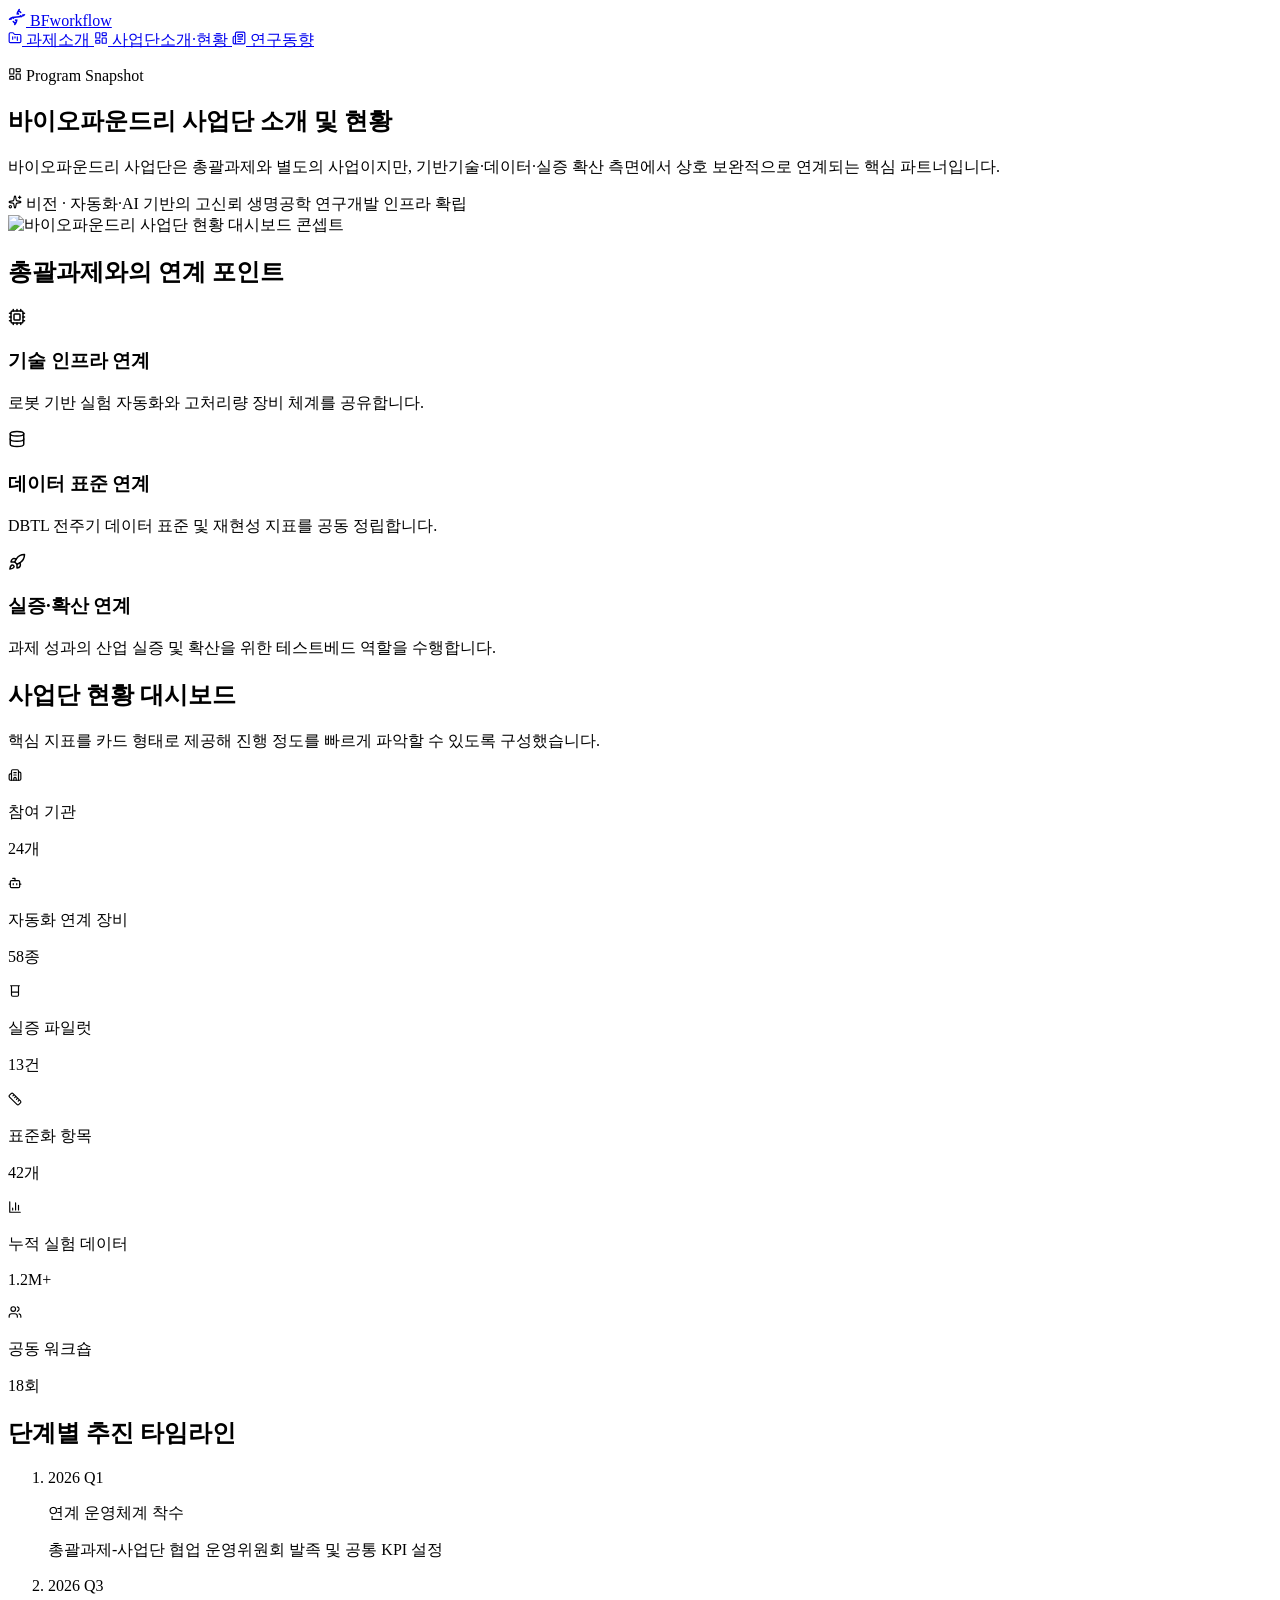
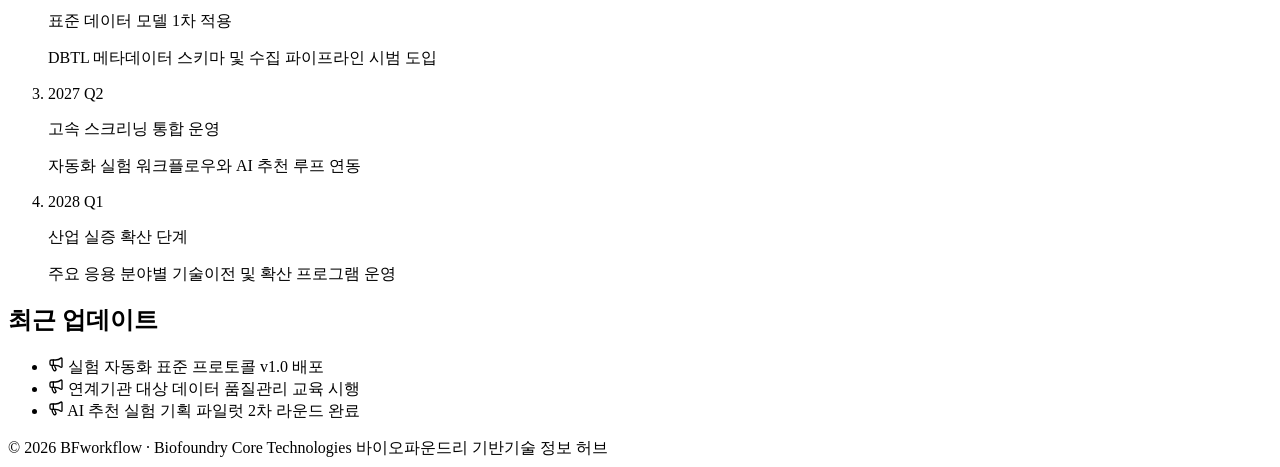
==== commit 5029aa84: "chore: deploy from bfworkflow@9f00fde97bc178e11216fb23dd366afa58352ca5 greendaygh/bfworkflow@9f00fde" ====
--- a/biofoundry/index.html
+++ b/biofoundry/index.html
@@ -1,5 +1,5 @@
-<!DOCTYPE html><html lang="ko"> <head><meta charset="UTF-8"><meta name="viewport" content="width=device-width"><meta name="generator" content="Astro v5.18.0"><meta name="description" content="바이오파운드리 사업단의 소개와 현황을 통합 제공합니다."><title>사업단소개·현황 | 바이오파운드리 기반기술 포털</title><link rel="stylesheet" href="/bfworkflow-site/_astro/biofoundry.CwxptQId.css"></head> <body class="site-bg text-slate-100"> <header class="border-b border-slate-800/80 bg-slate-950/85 backdrop-blur"> <div class="mx-auto flex max-w-6xl items-center justify-between px-4 py-4 sm:px-6 lg:px-8"> <a href="/bfworkflow-site" class="text-sm font-semibold tracking-wide text-teal-300 sm:text-base">
-BFworkflow
-</a> <nav class="flex items-center gap-2 sm:gap-3"> <a href="/bfworkflow-site/projects" class="rounded-full px-3 py-2 text-xs font-medium transition sm:text-sm text-slate-300 hover:bg-slate-800 hover:text-white"> 과제소개 </a><a href="/bfworkflow-site/biofoundry" class="rounded-full px-3 py-2 text-xs font-medium transition sm:text-sm bg-teal-400/20 text-teal-200"> 사업단소개·현황 </a><a href="/bfworkflow-site/trends" class="rounded-full px-3 py-2 text-xs font-medium transition sm:text-sm text-slate-300 hover:bg-slate-800 hover:text-white"> 연구동향 </a> </nav> </div> </header> <main class="mx-auto min-h-[calc(100vh-132px)] w-full max-w-6xl px-4 py-8 sm:px-6 lg:px-8">  <section class="section-card grid gap-6 lg:grid-cols-[1.2fr_0.8fr] lg:items-center"> <div> <p class="badge">소개 + 현황 통합</p> <h1 class="mt-4 text-3xl font-bold leading-tight text-white sm:text-4xl">바이오파운드리 사업단 소개 및 현황</h1> <p class="mt-4 text-sm leading-relaxed text-slate-300 sm:text-base">바이오파운드리 사업단은 총괄과제와 별도의 사업이지만, 기반기술·데이터·실증 확산 측면에서 상호 보완적으로 연계되는 핵심 파트너입니다.</p> <p class="mt-4 text-sm font-medium text-teal-300">비전: 자동화·AI 기반의 고신뢰 생명공학 연구개발 인프라 확립</p> </div> <img src="/bfworkflow-site/images/placeholders/default.svg" alt="바이오파운드리 사업단 현황 대시보드 콘셉트" class="h-full w-full rounded-xl border border-slate-800 object-cover"> </section> <section class="mt-8 section-card"> <h2 class="section-title">총괄과제와의 연계 포인트</h2> <div class="mt-4 grid gap-3 md:grid-cols-3"> <article class="rounded-xl border border-slate-800 bg-slate-950/45 p-4"> <h3 class="text-sm font-semibold text-teal-300">기술 인프라 연계</h3> <p class="mt-2 text-sm leading-relaxed text-slate-300">로봇 기반 실험 자동화와 고처리량 장비 체계를 공유합니다.</p> </article><article class="rounded-xl border border-slate-800 bg-slate-950/45 p-4"> <h3 class="text-sm font-semibold text-teal-300">데이터 표준 연계</h3> <p class="mt-2 text-sm leading-relaxed text-slate-300">DBTL 전주기 데이터 표준 및 재현성 지표를 공동 정립합니다.</p> </article><article class="rounded-xl border border-slate-800 bg-slate-950/45 p-4"> <h3 class="text-sm font-semibold text-teal-300">실증·확산 연계</h3> <p class="mt-2 text-sm leading-relaxed text-slate-300">과제 성과의 산업 실증 및 확산을 위한 테스트베드 역할을 수행합니다.</p> </article> </div> </section> <section class="mt-8 section-card"> <h2 class="section-title">사업단 현황 대시보드</h2> <p class="section-subtitle">핵심 지표를 카드 형태로 제공해 진행 정도를 빠르게 파악할 수 있도록 구성했습니다.</p> <div class="mt-5 grid gap-3 sm:grid-cols-2 lg:grid-cols-3"> <div class="rounded-xl border border-slate-800 bg-slate-950/45 p-4"> <p class="text-xs text-slate-400">참여 기관</p> <p class="mt-2 text-2xl font-semibold text-white">24개</p> </div><div class="rounded-xl border border-slate-800 bg-slate-950/45 p-4"> <p class="text-xs text-slate-400">자동화 연계 장비</p> <p class="mt-2 text-2xl font-semibold text-white">58종</p> </div><div class="rounded-xl border border-slate-800 bg-slate-950/45 p-4"> <p class="text-xs text-slate-400">실증 파일럿</p> <p class="mt-2 text-2xl font-semibold text-white">13건</p> </div><div class="rounded-xl border border-slate-800 bg-slate-950/45 p-4"> <p class="text-xs text-slate-400">표준화 항목</p> <p class="mt-2 text-2xl font-semibold text-white">42개</p> </div><div class="rounded-xl border border-slate-800 bg-slate-950/45 p-4"> <p class="text-xs text-slate-400">누적 실험 데이터</p> <p class="mt-2 text-2xl font-semibold text-white">1.2M+</p> </div><div class="rounded-xl border border-slate-800 bg-slate-950/45 p-4"> <p class="text-xs text-slate-400">공동 워크숍</p> <p class="mt-2 text-2xl font-semibold text-white">18회</p> </div> </div> </section> <section class="mt-8 grid gap-4 lg:grid-cols-[1.3fr_0.7fr]"> <article class="section-card"> <h2 class="section-title">단계별 추진 타임라인</h2> <ol class="mt-5 space-y-4 border-l border-slate-800 pl-4"> <li class="relative"> <span class="absolute -left-[21px] top-1 h-2.5 w-2.5 rounded-full bg-teal-300"></span> <p class="text-xs font-semibold tracking-wide text-teal-300">2026 Q1</p> <p class="mt-1 text-sm font-semibold text-white">연계 운영체계 착수</p> <p class="mt-1 text-sm text-slate-300">총괄과제-사업단 협업 운영위원회 발족 및 공통 KPI 설정</p> </li><li class="relative"> <span class="absolute -left-[21px] top-1 h-2.5 w-2.5 rounded-full bg-teal-300"></span> <p class="text-xs font-semibold tracking-wide text-teal-300">2026 Q3</p> <p class="mt-1 text-sm font-semibold text-white">표준 데이터 모델 1차 적용</p> <p class="mt-1 text-sm text-slate-300">DBTL 메타데이터 스키마 및 수집 파이프라인 시범 도입</p> </li><li class="relative"> <span class="absolute -left-[21px] top-1 h-2.5 w-2.5 rounded-full bg-teal-300"></span> <p class="text-xs font-semibold tracking-wide text-teal-300">2027 Q2</p> <p class="mt-1 text-sm font-semibold text-white">고속 스크리닝 통합 운영</p> <p class="mt-1 text-sm text-slate-300">자동화 실험 워크플로우와 AI 추천 루프 연동</p> </li><li class="relative"> <span class="absolute -left-[21px] top-1 h-2.5 w-2.5 rounded-full bg-teal-300"></span> <p class="text-xs font-semibold tracking-wide text-teal-300">2028 Q1</p> <p class="mt-1 text-sm font-semibold text-white">산업 실증 확산 단계</p> <p class="mt-1 text-sm text-slate-300">주요 응용 분야별 기술이전 및 확산 프로그램 운영</p> </li> </ol> </article> <article class="section-card"> <h2 class="section-title">최근 업데이트</h2> <ul class="mt-4 space-y-2 text-sm text-slate-300"> <li class="rounded-lg bg-slate-950/45 p-3">실험 자동화 표준 프로토콜 v1.0 배포</li><li class="rounded-lg bg-slate-950/45 p-3">연계기관 대상 데이터 품질관리 교육 시행</li><li class="rounded-lg bg-slate-950/45 p-3">AI 추천 실험 기획 파일럿 2차 라운드 완료</li> </ul> </article> </section>  </main> <footer class="border-t border-slate-800/80 px-4 py-6 text-center text-xs text-slate-400 sm:px-6 lg:px-8">
-© 2026 BFworkflow · Biofoundry Core Technologies
-</footer> </body></html>+<!DOCTYPE html><html lang="ko"> <head><meta charset="UTF-8"><meta name="viewport" content="width=device-width"><meta name="generator" content="Astro v5.18.0"><meta name="description" content="바이오파운드리 사업단의 소개와 현황을 통합 제공합니다."><meta name="theme-color" content="#f6f7fb"><title>사업단소개·현황 | 바이오파운드리 기반기술 포털</title><meta name="astro-view-transitions-enabled" content="true"><meta name="astro-view-transitions-fallback" content="animate"><script type="module" src="/bfworkflow-site/_astro/ClientRouter.astro_astro_type_script_index_0_lang.CDGfc0hd.js"></script><link rel="stylesheet" href="/bfworkflow-site/_astro/biofoundry.D1H_752A.css"></head> <body class="site-bg min-h-dvh"> <header class="sticky top-0 z-30 border-b border-[color:var(--color-line)]/80 bg-[color:var(--color-bg)]/75 backdrop-blur-xl"> <div class="mx-auto flex max-w-6xl items-center justify-between gap-4 px-4 py-3.5 sm:px-6 lg:px-8"> <a href="/bfworkflow-site" class="group flex items-center gap-2 text-[0.95rem] font-semibold tracking-tight text-[color:var(--color-ink-strong)]"> <span class="flex h-8 w-8 items-center justify-center rounded-xl bg-[color:var(--color-accent-soft)] text-[color:var(--color-accent-ink)] transition group-hover:scale-[1.04]"> <svg width="18" height="18" data-icon="lucide:dna">   <symbol id="ai:lucide:dna" viewBox="0 0 24 24"><path fill="none" stroke="currentColor" stroke-linecap="round" stroke-linejoin="round" stroke-width="2" d="m10 16l1.5 1.5M14 8l-1.5-1.5M15 2c-1.798 1.998-2.518 3.995-2.807 5.993M16.5 10.5l1 1M17 6l-2.891-2.891M2 15c6.667-6 13.333 0 20-6m-2 0l.891.891M3.109 14.109L4 15m2.5-2.5l1 1M7 18l2.891 2.891M9 22c1.798-1.998 2.518-3.995 2.807-5.993"/></symbol><use href="#ai:lucide:dna"></use>  </svg> </span> <span>
+BF<span class="text-[color:var(--color-accent-ink)]">workflow</span> </span> </a> <nav class="flex items-center gap-1 sm:gap-1.5"> <a href="/bfworkflow-site/projects" class="inline-flex items-center gap-1.5 rounded-full px-3 py-1.5 text-xs font-medium transition sm:text-[0.82rem] text-[color:var(--color-ink-muted)] hover:bg-[color:var(--color-surface-alt)] hover:text-[color:var(--color-ink-strong)]"> <svg width="14" height="14" aria-hidden="true" data-icon="lucide:folder-kanban">   <symbol id="ai:lucide:folder-kanban" viewBox="0 0 24 24"><path fill="none" stroke="currentColor" stroke-linecap="round" stroke-linejoin="round" stroke-width="2" d="M4 20h16a2 2 0 0 0 2-2V8a2 2 0 0 0-2-2h-7.93a2 2 0 0 1-1.66-.9l-.82-1.2A2 2 0 0 0 7.93 3H4a2 2 0 0 0-2 2v13c0 1.1.9 2 2 2m4-10v4m4-4v2m4-2v6"/></symbol><use href="#ai:lucide:folder-kanban"></use>  </svg> <span>과제소개</span> </a><a href="/bfworkflow-site/biofoundry" aria-current="page" class="inline-flex items-center gap-1.5 rounded-full px-3 py-1.5 text-xs font-medium transition sm:text-[0.82rem] bg-[color:var(--color-accent-soft)] text-[color:var(--color-accent-ink)] shadow-[inset_0_0_0_1px_color-mix(in_oklab,var(--color-accent)_30%,var(--color-line))]"> <svg width="14" height="14" aria-hidden="true" data-icon="lucide:layout-dashboard">   <symbol id="ai:lucide:layout-dashboard" viewBox="0 0 24 24"><g fill="none" stroke="currentColor" stroke-linecap="round" stroke-linejoin="round" stroke-width="2"><rect width="7" height="9" x="3" y="3" rx="1"/><rect width="7" height="5" x="14" y="3" rx="1"/><rect width="7" height="9" x="14" y="12" rx="1"/><rect width="7" height="5" x="3" y="16" rx="1"/></g></symbol><use href="#ai:lucide:layout-dashboard"></use>  </svg> <span>사업단소개·현황</span> </a><a href="/bfworkflow-site/trends" class="inline-flex items-center gap-1.5 rounded-full px-3 py-1.5 text-xs font-medium transition sm:text-[0.82rem] text-[color:var(--color-ink-muted)] hover:bg-[color:var(--color-surface-alt)] hover:text-[color:var(--color-ink-strong)]"> <svg width="14" height="14" aria-hidden="true" data-icon="lucide:newspaper">   <symbol id="ai:lucide:newspaper" viewBox="0 0 24 24"><g fill="none" stroke="currentColor" stroke-linecap="round" stroke-linejoin="round" stroke-width="2"><path d="M15 18h-5m8-4h-8m-6 8h16a2 2 0 0 0 2-2V4a2 2 0 0 0-2-2H8a2 2 0 0 0-2 2v16a2 2 0 0 1-4 0v-9a2 2 0 0 1 2-2h2"/><rect width="8" height="4" x="10" y="6" rx="1"/></g></symbol><use href="#ai:lucide:newspaper"></use>  </svg> <span>연구동향</span> </a> </nav> </div> </header> <main class="relative z-10 mx-auto min-h-[calc(100dvh-132px)] w-full max-w-6xl px-4 py-10 sm:px-6 lg:px-8">  <section class="section-card grid gap-8 lg:grid-cols-[1.2fr_0.8fr] lg:items-center"> <div> <p class="eyebrow"> <svg width="14" height="14" viewBox="0 0 24 24" data-icon="lucide:layout-dashboard">   <use href="#ai:lucide:layout-dashboard"></use>  </svg> Program Snapshot
+</p> <h1 class="mt-4 text-3xl font-semibold leading-[1.15] tracking-tight text-[color:var(--color-ink-strong)] sm:text-4xl"> 바이오파운드리 사업단 소개 및 현황 </h1> <p class="mt-4 text-[0.95rem] leading-relaxed text-[color:var(--color-ink-muted)]"> 바이오파운드리 사업단은 총괄과제와 별도의 사업이지만, 기반기술·데이터·실증 확산 측면에서 상호 보완적으로 연계되는 핵심 파트너입니다. </p> <div class="mt-5 inline-flex items-center gap-2 rounded-full border border-[color:var(--color-line)] bg-[color:var(--color-accent-soft)] px-3.5 py-1.5 text-sm font-medium text-[color:var(--color-accent-ink)]"> <svg width="14" height="14" aria-hidden="true" data-icon="lucide:sparkles">   <symbol id="ai:lucide:sparkles" viewBox="0 0 24 24"><g fill="none" stroke="currentColor" stroke-linecap="round" stroke-linejoin="round" stroke-width="2"><path d="M11.017 2.814a1 1 0 0 1 1.966 0l1.051 5.558a2 2 0 0 0 1.594 1.594l5.558 1.051a1 1 0 0 1 0 1.966l-5.558 1.051a2 2 0 0 0-1.594 1.594l-1.051 5.558a1 1 0 0 1-1.966 0l-1.051-5.558a2 2 0 0 0-1.594-1.594l-5.558-1.051a1 1 0 0 1 0-1.966l5.558-1.051a2 2 0 0 0 1.594-1.594zM20 2v4m2-2h-4"/><circle cx="4" cy="20" r="2"/></g></symbol><use href="#ai:lucide:sparkles"></use>  </svg> <span>비전 · 자동화·AI 기반의 고신뢰 생명공학 연구개발 인프라 확립</span> </div> </div> <img src="/bfworkflow-site/images/placeholders/default.svg" alt="바이오파운드리 사업단 현황 대시보드 콘셉트" class="h-full w-full rounded-3xl border border-[color:var(--color-line)] bg-[color:var(--color-surface-alt)] object-cover shadow-[var(--shadow-card)]"> </section> <section class="mt-8 section-card"> <h2 class="section-title">총괄과제와의 연계 포인트</h2> <div class="mt-5 grid gap-3 md:grid-cols-3"> <article class="card-hover rounded-2xl border border-[color:var(--color-line)] bg-[color:var(--color-surface)] p-5 shadow-[var(--shadow-card)]"> <span class="flex h-10 w-10 items-center justify-center rounded-2xl bg-[color:var(--color-accent-soft)] text-[color:var(--color-accent-ink)]"> <svg width="18" height="18" aria-hidden="true" data-icon="lucide:cpu">   <symbol id="ai:lucide:cpu" viewBox="0 0 24 24"><g fill="none" stroke="currentColor" stroke-linecap="round" stroke-linejoin="round" stroke-width="2"><path d="M12 20v2m0-20v2m5 16v2m0-20v2M2 12h2m-2 5h2M2 7h2m16 5h2m-2 5h2M20 7h2M7 20v2M7 2v2"/><rect width="16" height="16" x="4" y="4" rx="2"/><rect width="8" height="8" x="8" y="8" rx="1"/></g></symbol><use href="#ai:lucide:cpu"></use>  </svg> </span> <h3 class="mt-4 text-sm font-semibold text-[color:var(--color-ink-strong)]">기술 인프라 연계</h3> <p class="mt-2 text-sm leading-relaxed text-[color:var(--color-ink-muted)]">로봇 기반 실험 자동화와 고처리량 장비 체계를 공유합니다.</p> </article><article class="card-hover rounded-2xl border border-[color:var(--color-line)] bg-[color:var(--color-surface)] p-5 shadow-[var(--shadow-card)]"> <span class="flex h-10 w-10 items-center justify-center rounded-2xl bg-[color:var(--color-accent-soft)] text-[color:var(--color-accent-ink)]"> <svg width="18" height="18" aria-hidden="true" data-icon="lucide:database">   <symbol id="ai:lucide:database" viewBox="0 0 24 24"><g fill="none" stroke="currentColor" stroke-linecap="round" stroke-linejoin="round" stroke-width="2"><ellipse cx="12" cy="5" rx="9" ry="3"/><path d="M3 5v14a9 3 0 0 0 18 0V5"/><path d="M3 12a9 3 0 0 0 18 0"/></g></symbol><use href="#ai:lucide:database"></use>  </svg> </span> <h3 class="mt-4 text-sm font-semibold text-[color:var(--color-ink-strong)]">데이터 표준 연계</h3> <p class="mt-2 text-sm leading-relaxed text-[color:var(--color-ink-muted)]">DBTL 전주기 데이터 표준 및 재현성 지표를 공동 정립합니다.</p> </article><article class="card-hover rounded-2xl border border-[color:var(--color-line)] bg-[color:var(--color-surface)] p-5 shadow-[var(--shadow-card)]"> <span class="flex h-10 w-10 items-center justify-center rounded-2xl bg-[color:var(--color-accent-soft)] text-[color:var(--color-accent-ink)]"> <svg width="18" height="18" aria-hidden="true" data-icon="lucide:rocket">   <symbol id="ai:lucide:rocket" viewBox="0 0 24 24"><g fill="none" stroke="currentColor" stroke-linecap="round" stroke-linejoin="round" stroke-width="2"><path d="M12 15v5s3.03-.55 4-2c1.08-1.62 0-5 0-5M4.5 16.5c-1.5 1.26-2 5-2 5s3.74-.5 5-2c.71-.84.7-2.13-.09-2.91a2.18 2.18 0 0 0-2.91-.09"/><path d="M9 12a22 22 0 0 1 2-3.95A12.88 12.88 0 0 1 22 2c0 2.72-.78 7.5-6 11a22.4 22.4 0 0 1-4 2z"/><path d="M9 12H4s.55-3.03 2-4c1.62-1.08 5 .05 5 .05"/></g></symbol><use href="#ai:lucide:rocket"></use>  </svg> </span> <h3 class="mt-4 text-sm font-semibold text-[color:var(--color-ink-strong)]">실증·확산 연계</h3> <p class="mt-2 text-sm leading-relaxed text-[color:var(--color-ink-muted)]">과제 성과의 산업 실증 및 확산을 위한 테스트베드 역할을 수행합니다.</p> </article> </div> </section> <section class="mt-8 section-card"> <h2 class="section-title">사업단 현황 대시보드</h2> <p class="section-subtitle">핵심 지표를 카드 형태로 제공해 진행 정도를 빠르게 파악할 수 있도록 구성했습니다.</p> <div class="mt-6 grid gap-3 sm:grid-cols-2 lg:grid-cols-3"> <div class="group relative overflow-hidden rounded-2xl border border-[color:var(--color-line)] bg-[color:var(--color-surface)] p-5 shadow-[var(--shadow-card)] transition hover:-translate-y-0.5"> <div class="flex items-center gap-2 text-[color:var(--color-ink-subtle)]"> <svg width="14" height="14" aria-hidden="true" data-icon="lucide:building-2">   <symbol id="ai:lucide:building-2" viewBox="0 0 24 24"><g fill="none" stroke="currentColor" stroke-linecap="round" stroke-linejoin="round" stroke-width="2"><path d="M10 12h4m-4-4h4m0 13v-3a2 2 0 0 0-4 0v3"/><path d="M6 10H4a2 2 0 0 0-2 2v7a2 2 0 0 0 2 2h16a2 2 0 0 0 2-2V9a2 2 0 0 0-2-2h-2"/><path d="M6 21V5a2 2 0 0 1 2-2h8a2 2 0 0 1 2 2v16"/></g></symbol><use href="#ai:lucide:building-2"></use>  </svg> <p class="text-xs font-medium">참여 기관</p> </div> <p class="mt-3 text-3xl font-semibold tracking-tight text-[color:var(--color-ink-strong)]"> 24개 </p> <span aria-hidden="true" class="pointer-events-none absolute -right-6 -bottom-6 h-24 w-24 rounded-full bg-[color:var(--color-accent-soft)] opacity-60 blur-2xl transition group-hover:opacity-90"></span> </div><div class="group relative overflow-hidden rounded-2xl border border-[color:var(--color-line)] bg-[color:var(--color-surface)] p-5 shadow-[var(--shadow-card)] transition hover:-translate-y-0.5"> <div class="flex items-center gap-2 text-[color:var(--color-ink-subtle)]"> <svg width="14" height="14" aria-hidden="true" data-icon="lucide:bot">   <symbol id="ai:lucide:bot" viewBox="0 0 24 24"><g fill="none" stroke="currentColor" stroke-linecap="round" stroke-linejoin="round" stroke-width="2"><path d="M12 8V4H8"/><rect width="16" height="12" x="4" y="8" rx="2"/><path d="M2 14h2m16 0h2m-7-1v2m-6-2v2"/></g></symbol><use href="#ai:lucide:bot"></use>  </svg> <p class="text-xs font-medium">자동화 연계 장비</p> </div> <p class="mt-3 text-3xl font-semibold tracking-tight text-[color:var(--color-ink-strong)]"> 58종 </p> <span aria-hidden="true" class="pointer-events-none absolute -right-6 -bottom-6 h-24 w-24 rounded-full bg-[color:var(--color-accent-soft)] opacity-60 blur-2xl transition group-hover:opacity-90"></span> </div><div class="group relative overflow-hidden rounded-2xl border border-[color:var(--color-line)] bg-[color:var(--color-surface)] p-5 shadow-[var(--shadow-card)] transition hover:-translate-y-0.5"> <div class="flex items-center gap-2 text-[color:var(--color-ink-subtle)]"> <svg width="14" height="14" aria-hidden="true" data-icon="lucide:beaker">   <symbol id="ai:lucide:beaker" viewBox="0 0 24 24"><path fill="none" stroke="currentColor" stroke-linecap="round" stroke-linejoin="round" stroke-width="2" d="M4.5 3h15M6 3v16a2 2 0 0 0 2 2h8a2 2 0 0 0 2-2V3M6 14h12"/></symbol><use href="#ai:lucide:beaker"></use>  </svg> <p class="text-xs font-medium">실증 파일럿</p> </div> <p class="mt-3 text-3xl font-semibold tracking-tight text-[color:var(--color-ink-strong)]"> 13건 </p> <span aria-hidden="true" class="pointer-events-none absolute -right-6 -bottom-6 h-24 w-24 rounded-full bg-[color:var(--color-accent-soft)] opacity-60 blur-2xl transition group-hover:opacity-90"></span> </div><div class="group relative overflow-hidden rounded-2xl border border-[color:var(--color-line)] bg-[color:var(--color-surface)] p-5 shadow-[var(--shadow-card)] transition hover:-translate-y-0.5"> <div class="flex items-center gap-2 text-[color:var(--color-ink-subtle)]"> <svg width="14" height="14" aria-hidden="true" data-icon="lucide:ruler">   <symbol id="ai:lucide:ruler" viewBox="0 0 24 24"><path fill="none" stroke="currentColor" stroke-linecap="round" stroke-linejoin="round" stroke-width="2" d="M21.3 15.3a2.4 2.4 0 0 1 0 3.4l-2.6 2.6a2.4 2.4 0 0 1-3.4 0L2.7 8.7a2.41 2.41 0 0 1 0-3.4l2.6-2.6a2.41 2.41 0 0 1 3.4 0Zm-6.8-2.8l2-2m-5-1l2-2m-5-1l2-2m7 11l2-2"/></symbol><use href="#ai:lucide:ruler"></use>  </svg> <p class="text-xs font-medium">표준화 항목</p> </div> <p class="mt-3 text-3xl font-semibold tracking-tight text-[color:var(--color-ink-strong)]"> 42개 </p> <span aria-hidden="true" class="pointer-events-none absolute -right-6 -bottom-6 h-24 w-24 rounded-full bg-[color:var(--color-accent-soft)] opacity-60 blur-2xl transition group-hover:opacity-90"></span> </div><div class="group relative overflow-hidden rounded-2xl border border-[color:var(--color-line)] bg-[color:var(--color-surface)] p-5 shadow-[var(--shadow-card)] transition hover:-translate-y-0.5"> <div class="flex items-center gap-2 text-[color:var(--color-ink-subtle)]"> <svg width="14" height="14" aria-hidden="true" data-icon="lucide:bar-chart-3">   <symbol id="ai:lucide:bar-chart-3" viewBox="0 0 24 24"><path fill="none" stroke="currentColor" stroke-linecap="round" stroke-linejoin="round" stroke-width="2" d="M3 3v18h18m-3-4V9m-5 8V5M8 17v-3"/></symbol><use href="#ai:lucide:bar-chart-3"></use>  </svg> <p class="text-xs font-medium">누적 실험 데이터</p> </div> <p class="mt-3 text-3xl font-semibold tracking-tight text-[color:var(--color-ink-strong)]"> 1.2M+ </p> <span aria-hidden="true" class="pointer-events-none absolute -right-6 -bottom-6 h-24 w-24 rounded-full bg-[color:var(--color-accent-soft)] opacity-60 blur-2xl transition group-hover:opacity-90"></span> </div><div class="group relative overflow-hidden rounded-2xl border border-[color:var(--color-line)] bg-[color:var(--color-surface)] p-5 shadow-[var(--shadow-card)] transition hover:-translate-y-0.5"> <div class="flex items-center gap-2 text-[color:var(--color-ink-subtle)]"> <svg width="14" height="14" aria-hidden="true" data-icon="lucide:users">   <symbol id="ai:lucide:users" viewBox="0 0 24 24"><g fill="none" stroke="currentColor" stroke-linecap="round" stroke-linejoin="round" stroke-width="2"><path d="M16 21v-2a4 4 0 0 0-4-4H6a4 4 0 0 0-4 4v2M16 3.128a4 4 0 0 1 0 7.744M22 21v-2a4 4 0 0 0-3-3.87"/><circle cx="9" cy="7" r="4"/></g></symbol><use href="#ai:lucide:users"></use>  </svg> <p class="text-xs font-medium">공동 워크숍</p> </div> <p class="mt-3 text-3xl font-semibold tracking-tight text-[color:var(--color-ink-strong)]"> 18회 </p> <span aria-hidden="true" class="pointer-events-none absolute -right-6 -bottom-6 h-24 w-24 rounded-full bg-[color:var(--color-accent-soft)] opacity-60 blur-2xl transition group-hover:opacity-90"></span> </div> </div> </section> <section class="mt-8 grid gap-4 lg:grid-cols-[1.3fr_0.7fr]"> <article class="section-card"> <h2 class="section-title">단계별 추진 타임라인</h2> <ol class="mt-6 space-y-5 border-l-2 border-dashed border-[color:var(--color-line-strong)] pl-5"> <li class="relative"> <span class="absolute -left-[27px] top-1 flex h-3.5 w-3.5 items-center justify-center rounded-full bg-[color:var(--color-accent)] shadow-[0_0_0_4px_color-mix(in_oklab,var(--color-accent)_18%,var(--color-bg))]"></span> <p class="font-mono text-[0.72rem] font-semibold tracking-wider text-[color:var(--color-accent-ink)]"> 2026 Q1 </p> <p class="mt-1 text-sm font-semibold text-[color:var(--color-ink-strong)]">연계 운영체계 착수</p> <p class="mt-1 text-sm leading-relaxed text-[color:var(--color-ink-muted)]">총괄과제-사업단 협업 운영위원회 발족 및 공통 KPI 설정</p> </li><li class="relative"> <span class="absolute -left-[27px] top-1 flex h-3.5 w-3.5 items-center justify-center rounded-full bg-[color:var(--color-accent)] shadow-[0_0_0_4px_color-mix(in_oklab,var(--color-accent)_18%,var(--color-bg))]"></span> <p class="font-mono text-[0.72rem] font-semibold tracking-wider text-[color:var(--color-accent-ink)]"> 2026 Q3 </p> <p class="mt-1 text-sm font-semibold text-[color:var(--color-ink-strong)]">표준 데이터 모델 1차 적용</p> <p class="mt-1 text-sm leading-relaxed text-[color:var(--color-ink-muted)]">DBTL 메타데이터 스키마 및 수집 파이프라인 시범 도입</p> </li><li class="relative"> <span class="absolute -left-[27px] top-1 flex h-3.5 w-3.5 items-center justify-center rounded-full bg-[color:var(--color-accent)] shadow-[0_0_0_4px_color-mix(in_oklab,var(--color-accent)_18%,var(--color-bg))]"></span> <p class="font-mono text-[0.72rem] font-semibold tracking-wider text-[color:var(--color-accent-ink)]"> 2027 Q2 </p> <p class="mt-1 text-sm font-semibold text-[color:var(--color-ink-strong)]">고속 스크리닝 통합 운영</p> <p class="mt-1 text-sm leading-relaxed text-[color:var(--color-ink-muted)]">자동화 실험 워크플로우와 AI 추천 루프 연동</p> </li><li class="relative"> <span class="absolute -left-[27px] top-1 flex h-3.5 w-3.5 items-center justify-center rounded-full bg-[color:var(--color-accent)] shadow-[0_0_0_4px_color-mix(in_oklab,var(--color-accent)_18%,var(--color-bg))]"></span> <p class="font-mono text-[0.72rem] font-semibold tracking-wider text-[color:var(--color-accent-ink)]"> 2028 Q1 </p> <p class="mt-1 text-sm font-semibold text-[color:var(--color-ink-strong)]">산업 실증 확산 단계</p> <p class="mt-1 text-sm leading-relaxed text-[color:var(--color-ink-muted)]">주요 응용 분야별 기술이전 및 확산 프로그램 운영</p> </li> </ol> </article> <article class="section-card"> <h2 class="section-title">최근 업데이트</h2> <ul class="mt-5 space-y-2.5 text-sm text-[color:var(--color-ink)]"> <li class="flex items-start gap-2.5 rounded-xl border border-[color:var(--color-line)] bg-[color:var(--color-surface-alt)] p-3"> <svg width="16" height="16" class="mt-0.5 flex-shrink-0 text-[color:var(--color-accent-ink)]" aria-hidden="true" data-icon="lucide:megaphone">   <symbol id="ai:lucide:megaphone" viewBox="0 0 24 24"><g fill="none" stroke="currentColor" stroke-linecap="round" stroke-linejoin="round" stroke-width="2"><path d="M11 6a13 13 0 0 0 8.4-2.8A1 1 0 0 1 21 4v12a1 1 0 0 1-1.6.8A13 13 0 0 0 11 14H5a2 2 0 0 1-2-2V8a2 2 0 0 1 2-2z"/><path d="M6 14a12 12 0 0 0 2.4 7.2a2 2 0 0 0 3.2-2.4A8 8 0 0 1 10 14M8 6v8"/></g></symbol><use href="#ai:lucide:megaphone"></use>  </svg> <span class="leading-relaxed">실험 자동화 표준 프로토콜 v1.0 배포</span> </li><li class="flex items-start gap-2.5 rounded-xl border border-[color:var(--color-line)] bg-[color:var(--color-surface-alt)] p-3"> <svg width="16" height="16" viewBox="0 0 24 24" class="mt-0.5 flex-shrink-0 text-[color:var(--color-accent-ink)]" aria-hidden="true" data-icon="lucide:megaphone">   <use href="#ai:lucide:megaphone"></use>  </svg> <span class="leading-relaxed">연계기관 대상 데이터 품질관리 교육 시행</span> </li><li class="flex items-start gap-2.5 rounded-xl border border-[color:var(--color-line)] bg-[color:var(--color-surface-alt)] p-3"> <svg width="16" height="16" viewBox="0 0 24 24" class="mt-0.5 flex-shrink-0 text-[color:var(--color-accent-ink)]" aria-hidden="true" data-icon="lucide:megaphone">   <use href="#ai:lucide:megaphone"></use>  </svg> <span class="leading-relaxed">AI 추천 실험 기획 파일럿 2차 라운드 완료</span> </li> </ul> </article> </section>  </main> <footer class="relative z-10 border-t border-[color:var(--color-line)]/80 bg-[color:var(--color-bg)]/70 backdrop-blur-xl"> <div class="mx-auto flex max-w-6xl flex-col items-start justify-between gap-2 px-4 py-6 text-xs text-[color:var(--color-ink-muted)] sm:flex-row sm:items-center sm:px-6 lg:px-8"> <span>© 2026 BFworkflow · Biofoundry Core Technologies</span> <span class="text-[color:var(--color-ink-subtle)]">
+바이오파운드리 기반기술 정보 허브
+</span> </div> </footer> </body></html>
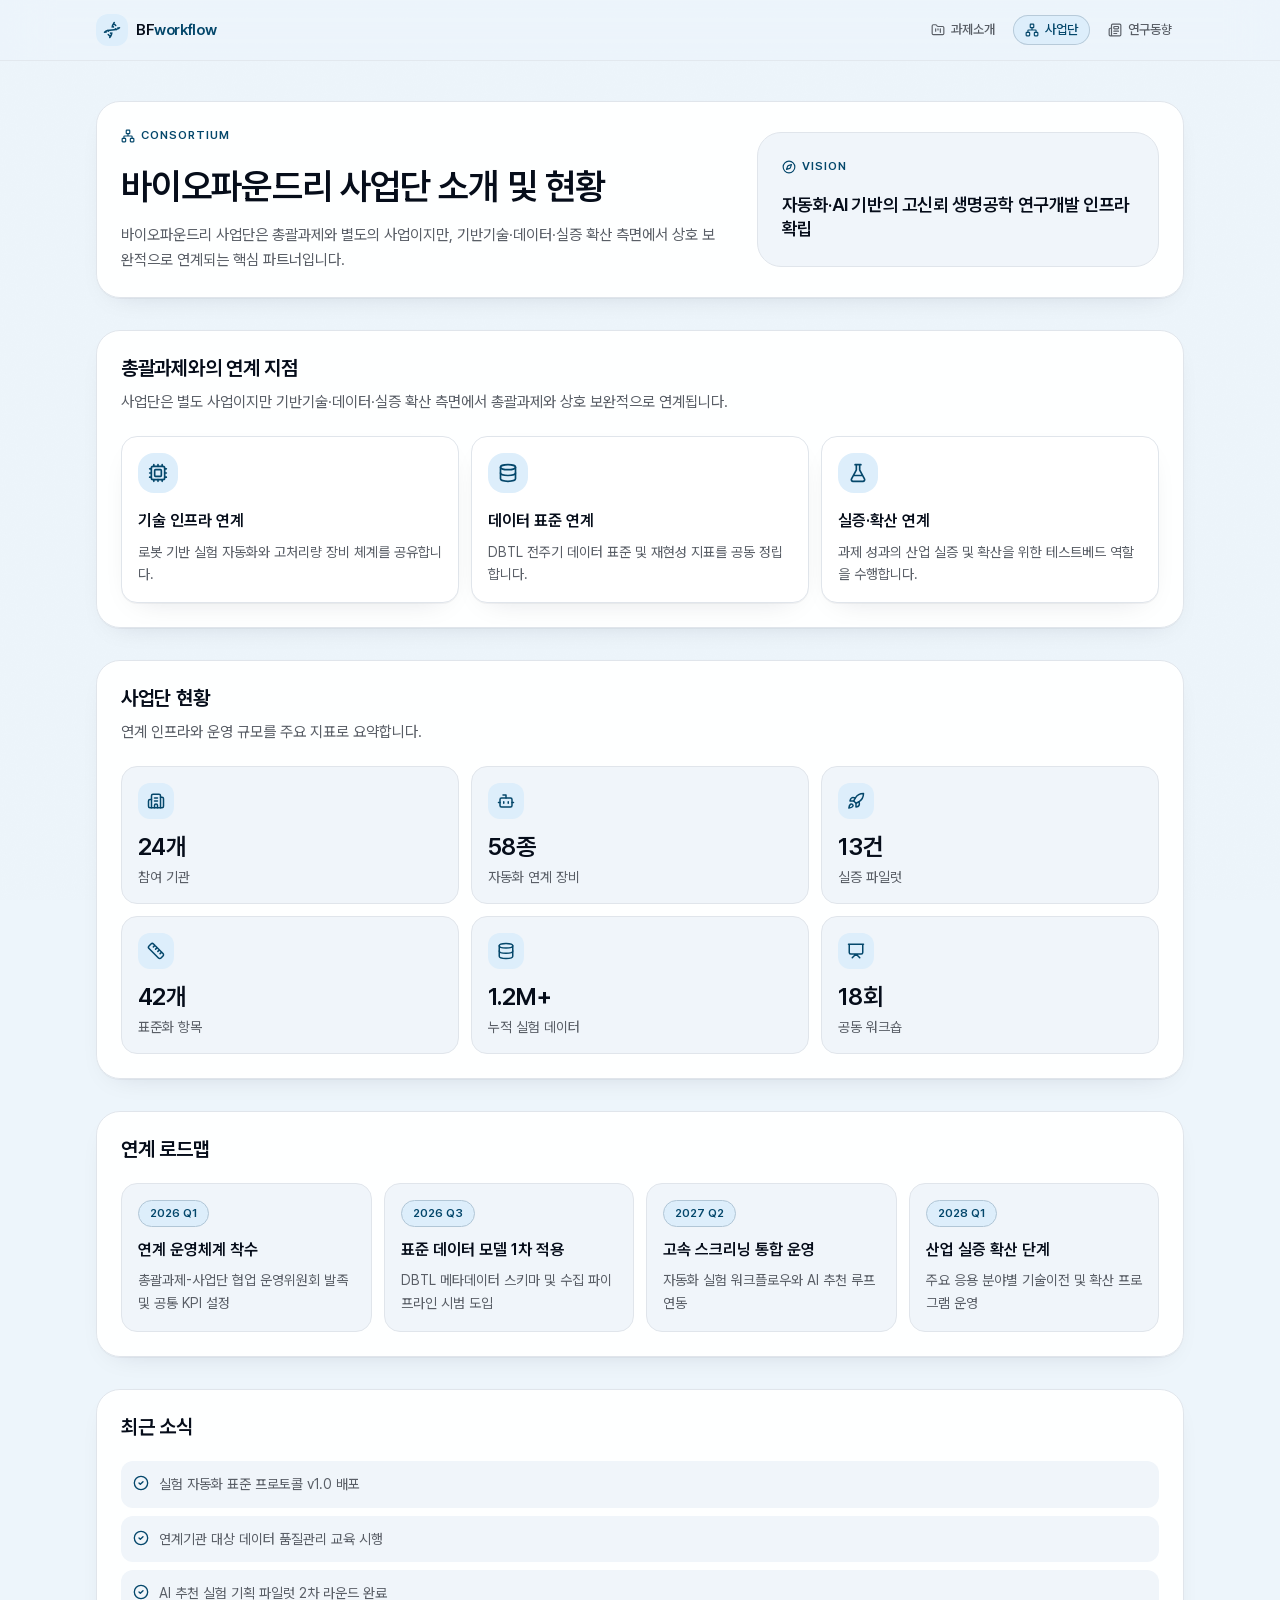
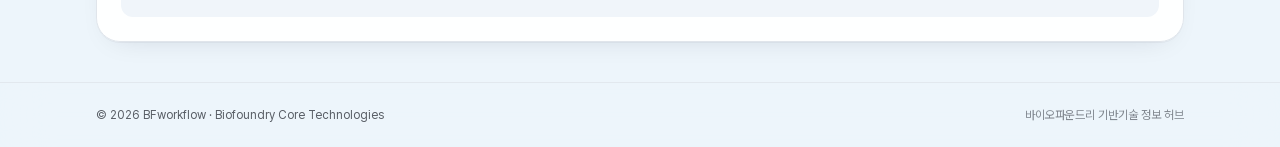
==== commit f29cbf9d: "chore: deploy from bfworkflow@ce8d32ac24406e990b92e5729225b969992df1f3 greendaygh/bfworkflow-project" ====
--- a/biofoundry/index.html
+++ b/biofoundry/index.html
@@ -1,5 +1,8 @@
-<!DOCTYPE html><html lang="ko"> <head><meta charset="UTF-8"><meta name="viewport" content="width=device-width"><meta name="generator" content="Astro v5.18.0"><meta name="description" content="바이오파운드리 사업단의 소개와 현황을 통합 제공합니다."><meta name="theme-color" content="#f6f7fb"><title>사업단소개·현황 | 바이오파운드리 기반기술 포털</title><meta name="astro-view-transitions-enabled" content="true"><meta name="astro-view-transitions-fallback" content="animate"><script type="module" src="/bfworkflow-site/_astro/ClientRouter.astro_astro_type_script_index_0_lang.CDGfc0hd.js"></script><link rel="stylesheet" href="/bfworkflow-site/_astro/biofoundry.D1H_752A.css"></head> <body class="site-bg min-h-dvh"> <header class="sticky top-0 z-30 border-b border-[color:var(--color-line)]/80 bg-[color:var(--color-bg)]/75 backdrop-blur-xl"> <div class="mx-auto flex max-w-6xl items-center justify-between gap-4 px-4 py-3.5 sm:px-6 lg:px-8"> <a href="/bfworkflow-site" class="group flex items-center gap-2 text-[0.95rem] font-semibold tracking-tight text-[color:var(--color-ink-strong)]"> <span class="flex h-8 w-8 items-center justify-center rounded-xl bg-[color:var(--color-accent-soft)] text-[color:var(--color-accent-ink)] transition group-hover:scale-[1.04]"> <svg width="18" height="18" data-icon="lucide:dna">   <symbol id="ai:lucide:dna" viewBox="0 0 24 24"><path fill="none" stroke="currentColor" stroke-linecap="round" stroke-linejoin="round" stroke-width="2" d="m10 16l1.5 1.5M14 8l-1.5-1.5M15 2c-1.798 1.998-2.518 3.995-2.807 5.993M16.5 10.5l1 1M17 6l-2.891-2.891M2 15c6.667-6 13.333 0 20-6m-2 0l.891.891M3.109 14.109L4 15m2.5-2.5l1 1M7 18l2.891 2.891M9 22c1.798-1.998 2.518-3.995 2.807-5.993"/></symbol><use href="#ai:lucide:dna"></use>  </svg> </span> <span>
-BF<span class="text-[color:var(--color-accent-ink)]">workflow</span> </span> </a> <nav class="flex items-center gap-1 sm:gap-1.5"> <a href="/bfworkflow-site/projects" class="inline-flex items-center gap-1.5 rounded-full px-3 py-1.5 text-xs font-medium transition sm:text-[0.82rem] text-[color:var(--color-ink-muted)] hover:bg-[color:var(--color-surface-alt)] hover:text-[color:var(--color-ink-strong)]"> <svg width="14" height="14" aria-hidden="true" data-icon="lucide:folder-kanban">   <symbol id="ai:lucide:folder-kanban" viewBox="0 0 24 24"><path fill="none" stroke="currentColor" stroke-linecap="round" stroke-linejoin="round" stroke-width="2" d="M4 20h16a2 2 0 0 0 2-2V8a2 2 0 0 0-2-2h-7.93a2 2 0 0 1-1.66-.9l-.82-1.2A2 2 0 0 0 7.93 3H4a2 2 0 0 0-2 2v13c0 1.1.9 2 2 2m4-10v4m4-4v2m4-2v6"/></symbol><use href="#ai:lucide:folder-kanban"></use>  </svg> <span>과제소개</span> </a><a href="/bfworkflow-site/biofoundry" aria-current="page" class="inline-flex items-center gap-1.5 rounded-full px-3 py-1.5 text-xs font-medium transition sm:text-[0.82rem] bg-[color:var(--color-accent-soft)] text-[color:var(--color-accent-ink)] shadow-[inset_0_0_0_1px_color-mix(in_oklab,var(--color-accent)_30%,var(--color-line))]"> <svg width="14" height="14" aria-hidden="true" data-icon="lucide:layout-dashboard">   <symbol id="ai:lucide:layout-dashboard" viewBox="0 0 24 24"><g fill="none" stroke="currentColor" stroke-linecap="round" stroke-linejoin="round" stroke-width="2"><rect width="7" height="9" x="3" y="3" rx="1"/><rect width="7" height="5" x="14" y="3" rx="1"/><rect width="7" height="9" x="14" y="12" rx="1"/><rect width="7" height="5" x="3" y="16" rx="1"/></g></symbol><use href="#ai:lucide:layout-dashboard"></use>  </svg> <span>사업단소개·현황</span> </a><a href="/bfworkflow-site/trends" class="inline-flex items-center gap-1.5 rounded-full px-3 py-1.5 text-xs font-medium transition sm:text-[0.82rem] text-[color:var(--color-ink-muted)] hover:bg-[color:var(--color-surface-alt)] hover:text-[color:var(--color-ink-strong)]"> <svg width="14" height="14" aria-hidden="true" data-icon="lucide:newspaper">   <symbol id="ai:lucide:newspaper" viewBox="0 0 24 24"><g fill="none" stroke="currentColor" stroke-linecap="round" stroke-linejoin="round" stroke-width="2"><path d="M15 18h-5m8-4h-8m-6 8h16a2 2 0 0 0 2-2V4a2 2 0 0 0-2-2H8a2 2 0 0 0-2 2v16a2 2 0 0 1-4 0v-9a2 2 0 0 1 2-2h2"/><rect width="8" height="4" x="10" y="6" rx="1"/></g></symbol><use href="#ai:lucide:newspaper"></use>  </svg> <span>연구동향</span> </a> </nav> </div> </header> <main class="relative z-10 mx-auto min-h-[calc(100dvh-132px)] w-full max-w-6xl px-4 py-10 sm:px-6 lg:px-8">  <section class="section-card grid gap-8 lg:grid-cols-[1.2fr_0.8fr] lg:items-center"> <div> <p class="eyebrow"> <svg width="14" height="14" viewBox="0 0 24 24" data-icon="lucide:layout-dashboard">   <use href="#ai:lucide:layout-dashboard"></use>  </svg> Program Snapshot
-</p> <h1 class="mt-4 text-3xl font-semibold leading-[1.15] tracking-tight text-[color:var(--color-ink-strong)] sm:text-4xl"> 바이오파운드리 사업단 소개 및 현황 </h1> <p class="mt-4 text-[0.95rem] leading-relaxed text-[color:var(--color-ink-muted)]"> 바이오파운드리 사업단은 총괄과제와 별도의 사업이지만, 기반기술·데이터·실증 확산 측면에서 상호 보완적으로 연계되는 핵심 파트너입니다. </p> <div class="mt-5 inline-flex items-center gap-2 rounded-full border border-[color:var(--color-line)] bg-[color:var(--color-accent-soft)] px-3.5 py-1.5 text-sm font-medium text-[color:var(--color-accent-ink)]"> <svg width="14" height="14" aria-hidden="true" data-icon="lucide:sparkles">   <symbol id="ai:lucide:sparkles" viewBox="0 0 24 24"><g fill="none" stroke="currentColor" stroke-linecap="round" stroke-linejoin="round" stroke-width="2"><path d="M11.017 2.814a1 1 0 0 1 1.966 0l1.051 5.558a2 2 0 0 0 1.594 1.594l5.558 1.051a1 1 0 0 1 0 1.966l-5.558 1.051a2 2 0 0 0-1.594 1.594l-1.051 5.558a1 1 0 0 1-1.966 0l-1.051-5.558a2 2 0 0 0-1.594-1.594l-5.558-1.051a1 1 0 0 1 0-1.966l5.558-1.051a2 2 0 0 0 1.594-1.594zM20 2v4m2-2h-4"/><circle cx="4" cy="20" r="2"/></g></symbol><use href="#ai:lucide:sparkles"></use>  </svg> <span>비전 · 자동화·AI 기반의 고신뢰 생명공학 연구개발 인프라 확립</span> </div> </div> <img src="/bfworkflow-site/images/placeholders/default.svg" alt="바이오파운드리 사업단 현황 대시보드 콘셉트" class="h-full w-full rounded-3xl border border-[color:var(--color-line)] bg-[color:var(--color-surface-alt)] object-cover shadow-[var(--shadow-card)]"> </section> <section class="mt-8 section-card"> <h2 class="section-title">총괄과제와의 연계 포인트</h2> <div class="mt-5 grid gap-3 md:grid-cols-3"> <article class="card-hover rounded-2xl border border-[color:var(--color-line)] bg-[color:var(--color-surface)] p-5 shadow-[var(--shadow-card)]"> <span class="flex h-10 w-10 items-center justify-center rounded-2xl bg-[color:var(--color-accent-soft)] text-[color:var(--color-accent-ink)]"> <svg width="18" height="18" aria-hidden="true" data-icon="lucide:cpu">   <symbol id="ai:lucide:cpu" viewBox="0 0 24 24"><g fill="none" stroke="currentColor" stroke-linecap="round" stroke-linejoin="round" stroke-width="2"><path d="M12 20v2m0-20v2m5 16v2m0-20v2M2 12h2m-2 5h2M2 7h2m16 5h2m-2 5h2M20 7h2M7 20v2M7 2v2"/><rect width="16" height="16" x="4" y="4" rx="2"/><rect width="8" height="8" x="8" y="8" rx="1"/></g></symbol><use href="#ai:lucide:cpu"></use>  </svg> </span> <h3 class="mt-4 text-sm font-semibold text-[color:var(--color-ink-strong)]">기술 인프라 연계</h3> <p class="mt-2 text-sm leading-relaxed text-[color:var(--color-ink-muted)]">로봇 기반 실험 자동화와 고처리량 장비 체계를 공유합니다.</p> </article><article class="card-hover rounded-2xl border border-[color:var(--color-line)] bg-[color:var(--color-surface)] p-5 shadow-[var(--shadow-card)]"> <span class="flex h-10 w-10 items-center justify-center rounded-2xl bg-[color:var(--color-accent-soft)] text-[color:var(--color-accent-ink)]"> <svg width="18" height="18" aria-hidden="true" data-icon="lucide:database">   <symbol id="ai:lucide:database" viewBox="0 0 24 24"><g fill="none" stroke="currentColor" stroke-linecap="round" stroke-linejoin="round" stroke-width="2"><ellipse cx="12" cy="5" rx="9" ry="3"/><path d="M3 5v14a9 3 0 0 0 18 0V5"/><path d="M3 12a9 3 0 0 0 18 0"/></g></symbol><use href="#ai:lucide:database"></use>  </svg> </span> <h3 class="mt-4 text-sm font-semibold text-[color:var(--color-ink-strong)]">데이터 표준 연계</h3> <p class="mt-2 text-sm leading-relaxed text-[color:var(--color-ink-muted)]">DBTL 전주기 데이터 표준 및 재현성 지표를 공동 정립합니다.</p> </article><article class="card-hover rounded-2xl border border-[color:var(--color-line)] bg-[color:var(--color-surface)] p-5 shadow-[var(--shadow-card)]"> <span class="flex h-10 w-10 items-center justify-center rounded-2xl bg-[color:var(--color-accent-soft)] text-[color:var(--color-accent-ink)]"> <svg width="18" height="18" aria-hidden="true" data-icon="lucide:rocket">   <symbol id="ai:lucide:rocket" viewBox="0 0 24 24"><g fill="none" stroke="currentColor" stroke-linecap="round" stroke-linejoin="round" stroke-width="2"><path d="M12 15v5s3.03-.55 4-2c1.08-1.62 0-5 0-5M4.5 16.5c-1.5 1.26-2 5-2 5s3.74-.5 5-2c.71-.84.7-2.13-.09-2.91a2.18 2.18 0 0 0-2.91-.09"/><path d="M9 12a22 22 0 0 1 2-3.95A12.88 12.88 0 0 1 22 2c0 2.72-.78 7.5-6 11a22.4 22.4 0 0 1-4 2z"/><path d="M9 12H4s.55-3.03 2-4c1.62-1.08 5 .05 5 .05"/></g></symbol><use href="#ai:lucide:rocket"></use>  </svg> </span> <h3 class="mt-4 text-sm font-semibold text-[color:var(--color-ink-strong)]">실증·확산 연계</h3> <p class="mt-2 text-sm leading-relaxed text-[color:var(--color-ink-muted)]">과제 성과의 산업 실증 및 확산을 위한 테스트베드 역할을 수행합니다.</p> </article> </div> </section> <section class="mt-8 section-card"> <h2 class="section-title">사업단 현황 대시보드</h2> <p class="section-subtitle">핵심 지표를 카드 형태로 제공해 진행 정도를 빠르게 파악할 수 있도록 구성했습니다.</p> <div class="mt-6 grid gap-3 sm:grid-cols-2 lg:grid-cols-3"> <div class="group relative overflow-hidden rounded-2xl border border-[color:var(--color-line)] bg-[color:var(--color-surface)] p-5 shadow-[var(--shadow-card)] transition hover:-translate-y-0.5"> <div class="flex items-center gap-2 text-[color:var(--color-ink-subtle)]"> <svg width="14" height="14" aria-hidden="true" data-icon="lucide:building-2">   <symbol id="ai:lucide:building-2" viewBox="0 0 24 24"><g fill="none" stroke="currentColor" stroke-linecap="round" stroke-linejoin="round" stroke-width="2"><path d="M10 12h4m-4-4h4m0 13v-3a2 2 0 0 0-4 0v3"/><path d="M6 10H4a2 2 0 0 0-2 2v7a2 2 0 0 0 2 2h16a2 2 0 0 0 2-2V9a2 2 0 0 0-2-2h-2"/><path d="M6 21V5a2 2 0 0 1 2-2h8a2 2 0 0 1 2 2v16"/></g></symbol><use href="#ai:lucide:building-2"></use>  </svg> <p class="text-xs font-medium">참여 기관</p> </div> <p class="mt-3 text-3xl font-semibold tracking-tight text-[color:var(--color-ink-strong)]"> 24개 </p> <span aria-hidden="true" class="pointer-events-none absolute -right-6 -bottom-6 h-24 w-24 rounded-full bg-[color:var(--color-accent-soft)] opacity-60 blur-2xl transition group-hover:opacity-90"></span> </div><div class="group relative overflow-hidden rounded-2xl border border-[color:var(--color-line)] bg-[color:var(--color-surface)] p-5 shadow-[var(--shadow-card)] transition hover:-translate-y-0.5"> <div class="flex items-center gap-2 text-[color:var(--color-ink-subtle)]"> <svg width="14" height="14" aria-hidden="true" data-icon="lucide:bot">   <symbol id="ai:lucide:bot" viewBox="0 0 24 24"><g fill="none" stroke="currentColor" stroke-linecap="round" stroke-linejoin="round" stroke-width="2"><path d="M12 8V4H8"/><rect width="16" height="12" x="4" y="8" rx="2"/><path d="M2 14h2m16 0h2m-7-1v2m-6-2v2"/></g></symbol><use href="#ai:lucide:bot"></use>  </svg> <p class="text-xs font-medium">자동화 연계 장비</p> </div> <p class="mt-3 text-3xl font-semibold tracking-tight text-[color:var(--color-ink-strong)]"> 58종 </p> <span aria-hidden="true" class="pointer-events-none absolute -right-6 -bottom-6 h-24 w-24 rounded-full bg-[color:var(--color-accent-soft)] opacity-60 blur-2xl transition group-hover:opacity-90"></span> </div><div class="group relative overflow-hidden rounded-2xl border border-[color:var(--color-line)] bg-[color:var(--color-surface)] p-5 shadow-[var(--shadow-card)] transition hover:-translate-y-0.5"> <div class="flex items-center gap-2 text-[color:var(--color-ink-subtle)]"> <svg width="14" height="14" aria-hidden="true" data-icon="lucide:beaker">   <symbol id="ai:lucide:beaker" viewBox="0 0 24 24"><path fill="none" stroke="currentColor" stroke-linecap="round" stroke-linejoin="round" stroke-width="2" d="M4.5 3h15M6 3v16a2 2 0 0 0 2 2h8a2 2 0 0 0 2-2V3M6 14h12"/></symbol><use href="#ai:lucide:beaker"></use>  </svg> <p class="text-xs font-medium">실증 파일럿</p> </div> <p class="mt-3 text-3xl font-semibold tracking-tight text-[color:var(--color-ink-strong)]"> 13건 </p> <span aria-hidden="true" class="pointer-events-none absolute -right-6 -bottom-6 h-24 w-24 rounded-full bg-[color:var(--color-accent-soft)] opacity-60 blur-2xl transition group-hover:opacity-90"></span> </div><div class="group relative overflow-hidden rounded-2xl border border-[color:var(--color-line)] bg-[color:var(--color-surface)] p-5 shadow-[var(--shadow-card)] transition hover:-translate-y-0.5"> <div class="flex items-center gap-2 text-[color:var(--color-ink-subtle)]"> <svg width="14" height="14" aria-hidden="true" data-icon="lucide:ruler">   <symbol id="ai:lucide:ruler" viewBox="0 0 24 24"><path fill="none" stroke="currentColor" stroke-linecap="round" stroke-linejoin="round" stroke-width="2" d="M21.3 15.3a2.4 2.4 0 0 1 0 3.4l-2.6 2.6a2.4 2.4 0 0 1-3.4 0L2.7 8.7a2.41 2.41 0 0 1 0-3.4l2.6-2.6a2.41 2.41 0 0 1 3.4 0Zm-6.8-2.8l2-2m-5-1l2-2m-5-1l2-2m7 11l2-2"/></symbol><use href="#ai:lucide:ruler"></use>  </svg> <p class="text-xs font-medium">표준화 항목</p> </div> <p class="mt-3 text-3xl font-semibold tracking-tight text-[color:var(--color-ink-strong)]"> 42개 </p> <span aria-hidden="true" class="pointer-events-none absolute -right-6 -bottom-6 h-24 w-24 rounded-full bg-[color:var(--color-accent-soft)] opacity-60 blur-2xl transition group-hover:opacity-90"></span> </div><div class="group relative overflow-hidden rounded-2xl border border-[color:var(--color-line)] bg-[color:var(--color-surface)] p-5 shadow-[var(--shadow-card)] transition hover:-translate-y-0.5"> <div class="flex items-center gap-2 text-[color:var(--color-ink-subtle)]"> <svg width="14" height="14" aria-hidden="true" data-icon="lucide:bar-chart-3">   <symbol id="ai:lucide:bar-chart-3" viewBox="0 0 24 24"><path fill="none" stroke="currentColor" stroke-linecap="round" stroke-linejoin="round" stroke-width="2" d="M3 3v18h18m-3-4V9m-5 8V5M8 17v-3"/></symbol><use href="#ai:lucide:bar-chart-3"></use>  </svg> <p class="text-xs font-medium">누적 실험 데이터</p> </div> <p class="mt-3 text-3xl font-semibold tracking-tight text-[color:var(--color-ink-strong)]"> 1.2M+ </p> <span aria-hidden="true" class="pointer-events-none absolute -right-6 -bottom-6 h-24 w-24 rounded-full bg-[color:var(--color-accent-soft)] opacity-60 blur-2xl transition group-hover:opacity-90"></span> </div><div class="group relative overflow-hidden rounded-2xl border border-[color:var(--color-line)] bg-[color:var(--color-surface)] p-5 shadow-[var(--shadow-card)] transition hover:-translate-y-0.5"> <div class="flex items-center gap-2 text-[color:var(--color-ink-subtle)]"> <svg width="14" height="14" aria-hidden="true" data-icon="lucide:users">   <symbol id="ai:lucide:users" viewBox="0 0 24 24"><g fill="none" stroke="currentColor" stroke-linecap="round" stroke-linejoin="round" stroke-width="2"><path d="M16 21v-2a4 4 0 0 0-4-4H6a4 4 0 0 0-4 4v2M16 3.128a4 4 0 0 1 0 7.744M22 21v-2a4 4 0 0 0-3-3.87"/><circle cx="9" cy="7" r="4"/></g></symbol><use href="#ai:lucide:users"></use>  </svg> <p class="text-xs font-medium">공동 워크숍</p> </div> <p class="mt-3 text-3xl font-semibold tracking-tight text-[color:var(--color-ink-strong)]"> 18회 </p> <span aria-hidden="true" class="pointer-events-none absolute -right-6 -bottom-6 h-24 w-24 rounded-full bg-[color:var(--color-accent-soft)] opacity-60 blur-2xl transition group-hover:opacity-90"></span> </div> </div> </section> <section class="mt-8 grid gap-4 lg:grid-cols-[1.3fr_0.7fr]"> <article class="section-card"> <h2 class="section-title">단계별 추진 타임라인</h2> <ol class="mt-6 space-y-5 border-l-2 border-dashed border-[color:var(--color-line-strong)] pl-5"> <li class="relative"> <span class="absolute -left-[27px] top-1 flex h-3.5 w-3.5 items-center justify-center rounded-full bg-[color:var(--color-accent)] shadow-[0_0_0_4px_color-mix(in_oklab,var(--color-accent)_18%,var(--color-bg))]"></span> <p class="font-mono text-[0.72rem] font-semibold tracking-wider text-[color:var(--color-accent-ink)]"> 2026 Q1 </p> <p class="mt-1 text-sm font-semibold text-[color:var(--color-ink-strong)]">연계 운영체계 착수</p> <p class="mt-1 text-sm leading-relaxed text-[color:var(--color-ink-muted)]">총괄과제-사업단 협업 운영위원회 발족 및 공통 KPI 설정</p> </li><li class="relative"> <span class="absolute -left-[27px] top-1 flex h-3.5 w-3.5 items-center justify-center rounded-full bg-[color:var(--color-accent)] shadow-[0_0_0_4px_color-mix(in_oklab,var(--color-accent)_18%,var(--color-bg))]"></span> <p class="font-mono text-[0.72rem] font-semibold tracking-wider text-[color:var(--color-accent-ink)]"> 2026 Q3 </p> <p class="mt-1 text-sm font-semibold text-[color:var(--color-ink-strong)]">표준 데이터 모델 1차 적용</p> <p class="mt-1 text-sm leading-relaxed text-[color:var(--color-ink-muted)]">DBTL 메타데이터 스키마 및 수집 파이프라인 시범 도입</p> </li><li class="relative"> <span class="absolute -left-[27px] top-1 flex h-3.5 w-3.5 items-center justify-center rounded-full bg-[color:var(--color-accent)] shadow-[0_0_0_4px_color-mix(in_oklab,var(--color-accent)_18%,var(--color-bg))]"></span> <p class="font-mono text-[0.72rem] font-semibold tracking-wider text-[color:var(--color-accent-ink)]"> 2027 Q2 </p> <p class="mt-1 text-sm font-semibold text-[color:var(--color-ink-strong)]">고속 스크리닝 통합 운영</p> <p class="mt-1 text-sm leading-relaxed text-[color:var(--color-ink-muted)]">자동화 실험 워크플로우와 AI 추천 루프 연동</p> </li><li class="relative"> <span class="absolute -left-[27px] top-1 flex h-3.5 w-3.5 items-center justify-center rounded-full bg-[color:var(--color-accent)] shadow-[0_0_0_4px_color-mix(in_oklab,var(--color-accent)_18%,var(--color-bg))]"></span> <p class="font-mono text-[0.72rem] font-semibold tracking-wider text-[color:var(--color-accent-ink)]"> 2028 Q1 </p> <p class="mt-1 text-sm font-semibold text-[color:var(--color-ink-strong)]">산업 실증 확산 단계</p> <p class="mt-1 text-sm leading-relaxed text-[color:var(--color-ink-muted)]">주요 응용 분야별 기술이전 및 확산 프로그램 운영</p> </li> </ol> </article> <article class="section-card"> <h2 class="section-title">최근 업데이트</h2> <ul class="mt-5 space-y-2.5 text-sm text-[color:var(--color-ink)]"> <li class="flex items-start gap-2.5 rounded-xl border border-[color:var(--color-line)] bg-[color:var(--color-surface-alt)] p-3"> <svg width="16" height="16" class="mt-0.5 flex-shrink-0 text-[color:var(--color-accent-ink)]" aria-hidden="true" data-icon="lucide:megaphone">   <symbol id="ai:lucide:megaphone" viewBox="0 0 24 24"><g fill="none" stroke="currentColor" stroke-linecap="round" stroke-linejoin="round" stroke-width="2"><path d="M11 6a13 13 0 0 0 8.4-2.8A1 1 0 0 1 21 4v12a1 1 0 0 1-1.6.8A13 13 0 0 0 11 14H5a2 2 0 0 1-2-2V8a2 2 0 0 1 2-2z"/><path d="M6 14a12 12 0 0 0 2.4 7.2a2 2 0 0 0 3.2-2.4A8 8 0 0 1 10 14M8 6v8"/></g></symbol><use href="#ai:lucide:megaphone"></use>  </svg> <span class="leading-relaxed">실험 자동화 표준 프로토콜 v1.0 배포</span> </li><li class="flex items-start gap-2.5 rounded-xl border border-[color:var(--color-line)] bg-[color:var(--color-surface-alt)] p-3"> <svg width="16" height="16" viewBox="0 0 24 24" class="mt-0.5 flex-shrink-0 text-[color:var(--color-accent-ink)]" aria-hidden="true" data-icon="lucide:megaphone">   <use href="#ai:lucide:megaphone"></use>  </svg> <span class="leading-relaxed">연계기관 대상 데이터 품질관리 교육 시행</span> </li><li class="flex items-start gap-2.5 rounded-xl border border-[color:var(--color-line)] bg-[color:var(--color-surface-alt)] p-3"> <svg width="16" height="16" viewBox="0 0 24 24" class="mt-0.5 flex-shrink-0 text-[color:var(--color-accent-ink)]" aria-hidden="true" data-icon="lucide:megaphone">   <use href="#ai:lucide:megaphone"></use>  </svg> <span class="leading-relaxed">AI 추천 실험 기획 파일럿 2차 라운드 완료</span> </li> </ul> </article> </section>  </main> <footer class="relative z-10 border-t border-[color:var(--color-line)]/80 bg-[color:var(--color-bg)]/70 backdrop-blur-xl"> <div class="mx-auto flex max-w-6xl flex-col items-start justify-between gap-2 px-4 py-6 text-xs text-[color:var(--color-ink-muted)] sm:flex-row sm:items-center sm:px-6 lg:px-8"> <span>© 2026 BFworkflow · Biofoundry Core Technologies</span> <span class="text-[color:var(--color-ink-subtle)]">
+<!DOCTYPE html><html lang="ko"> <head><meta charset="UTF-8"><meta name="viewport" content="width=device-width"><meta name="generator" content="Astro v5.18.0"><meta name="description" content="바이오파운드리 사업단은 총괄과제와 별도의 사업이지만, 기반기술·데이터·실증 확산 측면에서 상호 보완적으로 연계되는 핵심 파트너입니다."><meta name="theme-color" content="#f6f7fb"><title>사업단 소개 | 바이오파운드리 기반기술 포털</title><meta name="astro-view-transitions-enabled" content="true"><meta name="astro-view-transitions-fallback" content="animate"><script type="module" src="/_astro/ClientRouter.astro_astro_type_script_index_0_lang.CDGfc0hd.js"></script><link rel="stylesheet" href="/_astro/biofoundry.BcuphUiI.css"></head> <body class="site-bg min-h-dvh"> <header class="sticky top-0 z-30 border-b border-[color:var(--color-line)]/80 bg-[color:var(--color-bg)]/75 backdrop-blur-xl"> <div class="mx-auto flex max-w-6xl items-center justify-between gap-4 px-4 py-3.5 sm:px-6 lg:px-8"> <a href="/" class="group flex items-center gap-2 text-[0.95rem] font-semibold tracking-tight text-[color:var(--color-ink-strong)]"> <span class="flex h-8 w-8 items-center justify-center rounded-xl bg-[color:var(--color-accent-soft)] text-[color:var(--color-accent-ink)] transition group-hover:scale-[1.04]"> <svg width="18" height="18" data-icon="lucide:dna">   <symbol id="ai:lucide:dna" viewBox="0 0 24 24"><path fill="none" stroke="currentColor" stroke-linecap="round" stroke-linejoin="round" stroke-width="2" d="m10 16l1.5 1.5M14 8l-1.5-1.5M15 2c-1.798 1.998-2.518 3.995-2.807 5.993M16.5 10.5l1 1M17 6l-2.891-2.891M2 15c6.667-6 13.333 0 20-6m-2 0l.891.891M3.109 14.109L4 15m2.5-2.5l1 1M7 18l2.891 2.891M9 22c1.798-1.998 2.518-3.995 2.807-5.993"/></symbol><use href="#ai:lucide:dna"></use>  </svg> </span> <span>
+BF<span class="text-[color:var(--color-accent-ink)]">workflow</span> </span> </a> <nav class="flex items-center gap-1 sm:gap-1.5"> <a href="/projects" class="inline-flex items-center gap-1.5 rounded-full px-3 py-1.5 text-xs font-medium transition sm:text-[0.82rem] text-[color:var(--color-ink-muted)] hover:bg-[color:var(--color-surface-alt)] hover:text-[color:var(--color-ink-strong)]"> <svg width="14" height="14" aria-hidden="true" data-icon="lucide:folder-kanban">   <symbol id="ai:lucide:folder-kanban" viewBox="0 0 24 24"><path fill="none" stroke="currentColor" stroke-linecap="round" stroke-linejoin="round" stroke-width="2" d="M4 20h16a2 2 0 0 0 2-2V8a2 2 0 0 0-2-2h-7.93a2 2 0 0 1-1.66-.9l-.82-1.2A2 2 0 0 0 7.93 3H4a2 2 0 0 0-2 2v13c0 1.1.9 2 2 2m4-10v4m4-4v2m4-2v6"/></symbol><use href="#ai:lucide:folder-kanban"></use>  </svg> <span>과제소개</span> </a><a href="/biofoundry" aria-current="page" class="inline-flex items-center gap-1.5 rounded-full px-3 py-1.5 text-xs font-medium transition sm:text-[0.82rem] bg-[color:var(--color-accent-soft)] text-[color:var(--color-accent-ink)] shadow-[inset_0_0_0_1px_color-mix(in_oklab,var(--color-accent)_30%,var(--color-line))]"> <svg width="14" height="14" aria-hidden="true" data-icon="lucide:network">   <symbol id="ai:lucide:network" viewBox="0 0 24 24"><g fill="none" stroke="currentColor" stroke-linecap="round" stroke-linejoin="round" stroke-width="2"><rect width="6" height="6" x="16" y="16" rx="1"/><rect width="6" height="6" x="2" y="16" rx="1"/><rect width="6" height="6" x="9" y="2" rx="1"/><path d="M5 16v-3a1 1 0 0 1 1-1h12a1 1 0 0 1 1 1v3m-7-4V8"/></g></symbol><use href="#ai:lucide:network"></use>  </svg> <span>사업단</span> </a><a href="/trends" class="inline-flex items-center gap-1.5 rounded-full px-3 py-1.5 text-xs font-medium transition sm:text-[0.82rem] text-[color:var(--color-ink-muted)] hover:bg-[color:var(--color-surface-alt)] hover:text-[color:var(--color-ink-strong)]"> <svg width="14" height="14" aria-hidden="true" data-icon="lucide:newspaper">   <symbol id="ai:lucide:newspaper" viewBox="0 0 24 24"><g fill="none" stroke="currentColor" stroke-linecap="round" stroke-linejoin="round" stroke-width="2"><path d="M15 18h-5m8-4h-8m-6 8h16a2 2 0 0 0 2-2V4a2 2 0 0 0-2-2H8a2 2 0 0 0-2 2v16a2 2 0 0 1-4 0v-9a2 2 0 0 1 2-2h2"/><rect width="8" height="4" x="10" y="6" rx="1"/></g></symbol><use href="#ai:lucide:newspaper"></use>  </svg> <span>연구동향</span> </a> </nav> </div> </header> <main class="relative z-10 mx-auto min-h-[calc(100dvh-132px)] w-full max-w-6xl px-4 py-10 sm:px-6 lg:px-8">  <section class="section-card grid gap-8 lg:grid-cols-[1.2fr_0.8fr] lg:items-center"> <div> <p class="eyebrow"> <svg width="14" height="14" viewBox="0 0 24 24" data-icon="lucide:network">   <use href="#ai:lucide:network"></use>  </svg> Consortium
+</p> <h1 class="mt-4 text-3xl font-semibold leading-[1.15] tracking-tight text-[color:var(--color-ink-strong)] sm:text-4xl"> 바이오파운드리 사업단 소개 및 현황 </h1> <p class="mt-4 text-[0.95rem] leading-relaxed text-[color:var(--color-ink-muted)]"> 바이오파운드리 사업단은 총괄과제와 별도의 사업이지만, 기반기술·데이터·실증 확산 측면에서 상호 보완적으로 연계되는 핵심 파트너입니다. </p> </div> <div class="rounded-3xl border border-[color:var(--color-line)] bg-[color:var(--color-surface-alt)] p-6"> <p class="eyebrow"> <svg width="14" height="14" data-icon="lucide:compass">   <symbol id="ai:lucide:compass" viewBox="0 0 24 24"><g fill="none" stroke="currentColor" stroke-linecap="round" stroke-linejoin="round" stroke-width="2"><circle cx="12" cy="12" r="10"/><path d="m16.24 7.76l-1.804 5.411a2 2 0 0 1-1.265 1.265L7.76 16.24l1.804-5.411a2 2 0 0 1 1.265-1.265z"/></g></symbol><use href="#ai:lucide:compass"></use>  </svg> Vision
+</p> <p class="mt-3 text-lg font-semibold leading-snug tracking-tight text-[color:var(--color-ink-strong)]"> 자동화·AI 기반의 고신뢰 생명공학 연구개발 인프라 확립 </p> </div> </section> <section class="mt-8 section-card"> <h2 class="section-title">총괄과제와의 연계 지점</h2> <p class="section-subtitle">
+사업단은 별도 사업이지만 기반기술·데이터·실증 확산 측면에서 총괄과제와 상호 보완적으로 연계됩니다.
+</p> <div class="mt-5 grid gap-3 md:grid-cols-3"> <article class="rounded-2xl border border-[color:var(--color-line)] bg-[color:var(--color-surface)] p-4 shadow-[var(--shadow-card)]"> <span class="flex h-10 w-10 items-center justify-center rounded-2xl bg-[color:var(--color-accent-soft)] text-[color:var(--color-accent-ink)]"> <svg width="20" height="20" aria-hidden="true" data-icon="lucide:cpu">   <symbol id="ai:lucide:cpu" viewBox="0 0 24 24"><g fill="none" stroke="currentColor" stroke-linecap="round" stroke-linejoin="round" stroke-width="2"><path d="M12 20v2m0-20v2m5 16v2m0-20v2M2 12h2m-2 5h2M2 7h2m16 5h2m-2 5h2M20 7h2M7 20v2M7 2v2"/><rect width="16" height="16" x="4" y="4" rx="2"/><rect width="8" height="8" x="8" y="8" rx="1"/></g></symbol><use href="#ai:lucide:cpu"></use>  </svg> </span> <h3 class="mt-4 text-base font-semibold text-[color:var(--color-ink-strong)]">기술 인프라 연계</h3> <p class="mt-2 text-sm leading-relaxed text-[color:var(--color-ink-muted)]">로봇 기반 실험 자동화와 고처리량 장비 체계를 공유합니다.</p> </article><article class="rounded-2xl border border-[color:var(--color-line)] bg-[color:var(--color-surface)] p-4 shadow-[var(--shadow-card)]"> <span class="flex h-10 w-10 items-center justify-center rounded-2xl bg-[color:var(--color-accent-soft)] text-[color:var(--color-accent-ink)]"> <svg width="20" height="20" aria-hidden="true" data-icon="lucide:database">   <symbol id="ai:lucide:database" viewBox="0 0 24 24"><g fill="none" stroke="currentColor" stroke-linecap="round" stroke-linejoin="round" stroke-width="2"><ellipse cx="12" cy="5" rx="9" ry="3"/><path d="M3 5v14a9 3 0 0 0 18 0V5"/><path d="M3 12a9 3 0 0 0 18 0"/></g></symbol><use href="#ai:lucide:database"></use>  </svg> </span> <h3 class="mt-4 text-base font-semibold text-[color:var(--color-ink-strong)]">데이터 표준 연계</h3> <p class="mt-2 text-sm leading-relaxed text-[color:var(--color-ink-muted)]">DBTL 전주기 데이터 표준 및 재현성 지표를 공동 정립합니다.</p> </article><article class="rounded-2xl border border-[color:var(--color-line)] bg-[color:var(--color-surface)] p-4 shadow-[var(--shadow-card)]"> <span class="flex h-10 w-10 items-center justify-center rounded-2xl bg-[color:var(--color-accent-soft)] text-[color:var(--color-accent-ink)]"> <svg width="20" height="20" aria-hidden="true" data-icon="lucide:flask-conical">   <symbol id="ai:lucide:flask-conical" viewBox="0 0 24 24"><path fill="none" stroke="currentColor" stroke-linecap="round" stroke-linejoin="round" stroke-width="2" d="M14 2v6a2 2 0 0 0 .245.96l5.51 10.08A2 2 0 0 1 18 22H6a2 2 0 0 1-1.755-2.96l5.51-10.08A2 2 0 0 0 10 8V2M6.453 15h11.094M8.5 2h7"/></symbol><use href="#ai:lucide:flask-conical"></use>  </svg> </span> <h3 class="mt-4 text-base font-semibold text-[color:var(--color-ink-strong)]">실증·확산 연계</h3> <p class="mt-2 text-sm leading-relaxed text-[color:var(--color-ink-muted)]">과제 성과의 산업 실증 및 확산을 위한 테스트베드 역할을 수행합니다.</p> </article> </div> </section> <section class="mt-8 section-card"> <h2 class="section-title">사업단 현황</h2> <p class="section-subtitle">연계 인프라와 운영 규모를 주요 지표로 요약합니다.</p> <ul class="mt-5 grid gap-3 sm:grid-cols-2 lg:grid-cols-3"> <li class="rounded-2xl border border-[color:var(--color-line)] bg-[color:var(--color-surface-alt)] p-4"> <span class="flex h-9 w-9 items-center justify-center rounded-xl bg-[color:var(--color-accent-soft)] text-[color:var(--color-accent-ink)]"> <svg width="18" height="18" aria-hidden="true" data-icon="lucide:building-2">   <symbol id="ai:lucide:building-2" viewBox="0 0 24 24"><g fill="none" stroke="currentColor" stroke-linecap="round" stroke-linejoin="round" stroke-width="2"><path d="M10 12h4m-4-4h4m0 13v-3a2 2 0 0 0-4 0v3"/><path d="M6 10H4a2 2 0 0 0-2 2v7a2 2 0 0 0 2 2h16a2 2 0 0 0 2-2V9a2 2 0 0 0-2-2h-2"/><path d="M6 21V5a2 2 0 0 1 2-2h8a2 2 0 0 1 2 2v16"/></g></symbol><use href="#ai:lucide:building-2"></use>  </svg> </span> <p class="mt-3 text-2xl font-semibold tracking-tight text-[color:var(--color-ink-strong)]"> 24개 </p> <p class="mt-1 text-sm text-[color:var(--color-ink-muted)]">참여 기관</p> </li><li class="rounded-2xl border border-[color:var(--color-line)] bg-[color:var(--color-surface-alt)] p-4"> <span class="flex h-9 w-9 items-center justify-center rounded-xl bg-[color:var(--color-accent-soft)] text-[color:var(--color-accent-ink)]"> <svg width="18" height="18" aria-hidden="true" data-icon="lucide:bot">   <symbol id="ai:lucide:bot" viewBox="0 0 24 24"><g fill="none" stroke="currentColor" stroke-linecap="round" stroke-linejoin="round" stroke-width="2"><path d="M12 8V4H8"/><rect width="16" height="12" x="4" y="8" rx="2"/><path d="M2 14h2m16 0h2m-7-1v2m-6-2v2"/></g></symbol><use href="#ai:lucide:bot"></use>  </svg> </span> <p class="mt-3 text-2xl font-semibold tracking-tight text-[color:var(--color-ink-strong)]"> 58종 </p> <p class="mt-1 text-sm text-[color:var(--color-ink-muted)]">자동화 연계 장비</p> </li><li class="rounded-2xl border border-[color:var(--color-line)] bg-[color:var(--color-surface-alt)] p-4"> <span class="flex h-9 w-9 items-center justify-center rounded-xl bg-[color:var(--color-accent-soft)] text-[color:var(--color-accent-ink)]"> <svg width="18" height="18" aria-hidden="true" data-icon="lucide:rocket">   <symbol id="ai:lucide:rocket" viewBox="0 0 24 24"><g fill="none" stroke="currentColor" stroke-linecap="round" stroke-linejoin="round" stroke-width="2"><path d="M12 15v5s3.03-.55 4-2c1.08-1.62 0-5 0-5M4.5 16.5c-1.5 1.26-2 5-2 5s3.74-.5 5-2c.71-.84.7-2.13-.09-2.91a2.18 2.18 0 0 0-2.91-.09"/><path d="M9 12a22 22 0 0 1 2-3.95A12.88 12.88 0 0 1 22 2c0 2.72-.78 7.5-6 11a22.4 22.4 0 0 1-4 2z"/><path d="M9 12H4s.55-3.03 2-4c1.62-1.08 5 .05 5 .05"/></g></symbol><use href="#ai:lucide:rocket"></use>  </svg> </span> <p class="mt-3 text-2xl font-semibold tracking-tight text-[color:var(--color-ink-strong)]"> 13건 </p> <p class="mt-1 text-sm text-[color:var(--color-ink-muted)]">실증 파일럿</p> </li><li class="rounded-2xl border border-[color:var(--color-line)] bg-[color:var(--color-surface-alt)] p-4"> <span class="flex h-9 w-9 items-center justify-center rounded-xl bg-[color:var(--color-accent-soft)] text-[color:var(--color-accent-ink)]"> <svg width="18" height="18" aria-hidden="true" data-icon="lucide:ruler">   <symbol id="ai:lucide:ruler" viewBox="0 0 24 24"><path fill="none" stroke="currentColor" stroke-linecap="round" stroke-linejoin="round" stroke-width="2" d="M21.3 15.3a2.4 2.4 0 0 1 0 3.4l-2.6 2.6a2.4 2.4 0 0 1-3.4 0L2.7 8.7a2.41 2.41 0 0 1 0-3.4l2.6-2.6a2.41 2.41 0 0 1 3.4 0Zm-6.8-2.8l2-2m-5-1l2-2m-5-1l2-2m7 11l2-2"/></symbol><use href="#ai:lucide:ruler"></use>  </svg> </span> <p class="mt-3 text-2xl font-semibold tracking-tight text-[color:var(--color-ink-strong)]"> 42개 </p> <p class="mt-1 text-sm text-[color:var(--color-ink-muted)]">표준화 항목</p> </li><li class="rounded-2xl border border-[color:var(--color-line)] bg-[color:var(--color-surface-alt)] p-4"> <span class="flex h-9 w-9 items-center justify-center rounded-xl bg-[color:var(--color-accent-soft)] text-[color:var(--color-accent-ink)]"> <svg width="18" height="18" viewBox="0 0 24 24" aria-hidden="true" data-icon="lucide:database">   <use href="#ai:lucide:database"></use>  </svg> </span> <p class="mt-3 text-2xl font-semibold tracking-tight text-[color:var(--color-ink-strong)]"> 1.2M+ </p> <p class="mt-1 text-sm text-[color:var(--color-ink-muted)]">누적 실험 데이터</p> </li><li class="rounded-2xl border border-[color:var(--color-line)] bg-[color:var(--color-surface-alt)] p-4"> <span class="flex h-9 w-9 items-center justify-center rounded-xl bg-[color:var(--color-accent-soft)] text-[color:var(--color-accent-ink)]"> <svg width="18" height="18" aria-hidden="true" data-icon="lucide:presentation">   <symbol id="ai:lucide:presentation" viewBox="0 0 24 24"><path fill="none" stroke="currentColor" stroke-linecap="round" stroke-linejoin="round" stroke-width="2" d="M2 3h20m-1 0v11a2 2 0 0 1-2 2H5a2 2 0 0 1-2-2V3m4 18l5-5l5 5"/></symbol><use href="#ai:lucide:presentation"></use>  </svg> </span> <p class="mt-3 text-2xl font-semibold tracking-tight text-[color:var(--color-ink-strong)]"> 18회 </p> <p class="mt-1 text-sm text-[color:var(--color-ink-muted)]">공동 워크숍</p> </li> </ul> </section> <section class="mt-8 section-card"> <h2 class="section-title">연계 로드맵</h2> <ol class="mt-5 grid gap-3 md:grid-cols-2 xl:grid-cols-4"> <li class="flex h-full flex-col rounded-2xl border border-[color:var(--color-line)] bg-[color:var(--color-surface-alt)] p-4"> <span class="badge-accent self-start">2026 Q1</span> <h3 class="mt-3 text-base font-semibold leading-snug text-[color:var(--color-ink-strong)]"> 연계 운영체계 착수 </h3> <p class="mt-2 flex-1 text-sm leading-relaxed text-[color:var(--color-ink-muted)]"> 총괄과제-사업단 협업 운영위원회 발족 및 공통 KPI 설정 </p> </li><li class="flex h-full flex-col rounded-2xl border border-[color:var(--color-line)] bg-[color:var(--color-surface-alt)] p-4"> <span class="badge-accent self-start">2026 Q3</span> <h3 class="mt-3 text-base font-semibold leading-snug text-[color:var(--color-ink-strong)]"> 표준 데이터 모델 1차 적용 </h3> <p class="mt-2 flex-1 text-sm leading-relaxed text-[color:var(--color-ink-muted)]"> DBTL 메타데이터 스키마 및 수집 파이프라인 시범 도입 </p> </li><li class="flex h-full flex-col rounded-2xl border border-[color:var(--color-line)] bg-[color:var(--color-surface-alt)] p-4"> <span class="badge-accent self-start">2027 Q2</span> <h3 class="mt-3 text-base font-semibold leading-snug text-[color:var(--color-ink-strong)]"> 고속 스크리닝 통합 운영 </h3> <p class="mt-2 flex-1 text-sm leading-relaxed text-[color:var(--color-ink-muted)]"> 자동화 실험 워크플로우와 AI 추천 루프 연동 </p> </li><li class="flex h-full flex-col rounded-2xl border border-[color:var(--color-line)] bg-[color:var(--color-surface-alt)] p-4"> <span class="badge-accent self-start">2028 Q1</span> <h3 class="mt-3 text-base font-semibold leading-snug text-[color:var(--color-ink-strong)]"> 산업 실증 확산 단계 </h3> <p class="mt-2 flex-1 text-sm leading-relaxed text-[color:var(--color-ink-muted)]"> 주요 응용 분야별 기술이전 및 확산 프로그램 운영 </p> </li> </ol> </section> <section class="mt-8 section-card"> <h2 class="section-title">최근 소식</h2> <ul class="mt-5 grid gap-2 text-sm leading-relaxed text-[color:var(--color-ink-muted)]"> <li class="flex gap-2.5 rounded-xl bg-[color:var(--color-surface-alt)] p-3"> <svg width="16" height="16" class="mt-0.5 flex-shrink-0 text-[color:var(--color-accent-ink)]" aria-hidden="true" data-icon="lucide:check-circle-2">   <symbol id="ai:lucide:check-circle-2" viewBox="0 0 24 24"><g fill="none" stroke="currentColor" stroke-linecap="round" stroke-linejoin="round" stroke-width="2"><circle cx="12" cy="12" r="10"/><path d="m9 12l2 2l4-4"/></g></symbol><use href="#ai:lucide:check-circle-2"></use>  </svg> <span>실험 자동화 표준 프로토콜 v1.0 배포</span> </li><li class="flex gap-2.5 rounded-xl bg-[color:var(--color-surface-alt)] p-3"> <svg width="16" height="16" viewBox="0 0 24 24" class="mt-0.5 flex-shrink-0 text-[color:var(--color-accent-ink)]" aria-hidden="true" data-icon="lucide:check-circle-2">   <use href="#ai:lucide:check-circle-2"></use>  </svg> <span>연계기관 대상 데이터 품질관리 교육 시행</span> </li><li class="flex gap-2.5 rounded-xl bg-[color:var(--color-surface-alt)] p-3"> <svg width="16" height="16" viewBox="0 0 24 24" class="mt-0.5 flex-shrink-0 text-[color:var(--color-accent-ink)]" aria-hidden="true" data-icon="lucide:check-circle-2">   <use href="#ai:lucide:check-circle-2"></use>  </svg> <span>AI 추천 실험 기획 파일럿 2차 라운드 완료</span> </li> </ul> </section>  </main> <footer class="relative z-10 border-t border-[color:var(--color-line)]/80 bg-[color:var(--color-bg)]/70 backdrop-blur-xl"> <div class="mx-auto flex max-w-6xl flex-col items-start justify-between gap-2 px-4 py-6 text-xs text-[color:var(--color-ink-muted)] sm:flex-row sm:items-center sm:px-6 lg:px-8"> <span>© 2026 BFworkflow · Biofoundry Core Technologies</span> <span class="text-[color:var(--color-ink-subtle)]">
 바이오파운드리 기반기술 정보 허브
 </span> </div> </footer> </body></html>
--- a/_astro/biofoundry.BcuphUiI.css
+++ b/_astro/biofoundry.BcuphUiI.css
@@ -0,0 +1 @@
+/*! tailwindcss v4.2.1 | MIT License | https://tailwindcss.com */@layer properties{@supports (((-webkit-hyphens:none)) and (not (margin-trim:inline))) or ((-moz-orient:inline) and (not (color:rgb(from red r g b)))){*,:before,:after,::backdrop{--tw-rotate-x:initial;--tw-rotate-y:initial;--tw-rotate-z:initial;--tw-skew-x:initial;--tw-skew-y:initial;--tw-space-y-reverse:0;--tw-border-style:solid;--tw-leading:initial;--tw-font-weight:initial;--tw-tracking:initial;--tw-shadow:0 0 #0000;--tw-shadow-color:initial;--tw-shadow-alpha:100%;--tw-inset-shadow:0 0 #0000;--tw-inset-shadow-color:initial;--tw-inset-shadow-alpha:100%;--tw-ring-color:initial;--tw-ring-shadow:0 0 #0000;--tw-inset-ring-color:initial;--tw-inset-ring-shadow:0 0 #0000;--tw-ring-inset:initial;--tw-ring-offset-width:0px;--tw-ring-offset-color:#fff;--tw-ring-offset-shadow:0 0 #0000;--tw-blur:initial;--tw-brightness:initial;--tw-contrast:initial;--tw-grayscale:initial;--tw-hue-rotate:initial;--tw-invert:initial;--tw-opacity:initial;--tw-saturate:initial;--tw-sepia:initial;--tw-drop-shadow:initial;--tw-drop-shadow-color:initial;--tw-drop-shadow-alpha:100%;--tw-drop-shadow-size:initial;--tw-backdrop-blur:initial;--tw-backdrop-brightness:initial;--tw-backdrop-contrast:initial;--tw-backdrop-grayscale:initial;--tw-backdrop-hue-rotate:initial;--tw-backdrop-invert:initial;--tw-backdrop-opacity:initial;--tw-backdrop-saturate:initial;--tw-backdrop-sepia:initial;--tw-translate-x:0;--tw-translate-y:0;--tw-translate-z:0}}}@layer theme{:root,:host{--font-sans:"Pretendard Variable", "Pretendard", "Noto Sans KR", -apple-system, BlinkMacSystemFont, "Segoe UI", system-ui, sans-serif;--font-mono:ui-monospace, SFMono-Regular, Menlo, Monaco, Consolas, "Liberation Mono", "Courier New", monospace;--spacing:.25rem;--container-xl:36rem;--container-3xl:48rem;--container-6xl:72rem;--text-xs:.75rem;--text-xs--line-height:calc(1 / .75);--text-sm:.875rem;--text-sm--line-height:calc(1.25 / .875);--text-base:1rem;--text-base--line-height: 1.5 ;--text-lg:1.125rem;--text-lg--line-height:calc(1.75 / 1.125);--text-xl:1.25rem;--text-xl--line-height:calc(1.75 / 1.25);--text-2xl:1.5rem;--text-2xl--line-height:calc(2 / 1.5);--text-3xl:1.875rem;--text-3xl--line-height: 1.2 ;--text-4xl:2.25rem;--text-4xl--line-height:calc(2.5 / 2.25);--text-5xl:3rem;--text-5xl--line-height:1;--font-weight-medium:500;--font-weight-semibold:600;--tracking-tight:-.025em;--tracking-wide:.025em;--leading-snug:1.375;--leading-relaxed:1.625;--radius-xl:.75rem;--radius-2xl:1rem;--radius-3xl:1.5rem;--blur-xl:24px;--default-transition-duration:.15s;--default-transition-timing-function:cubic-bezier(.4, 0, .2, 1);--default-font-family:var(--font-sans);--default-mono-font-family:var(--font-mono);--color-bg:oklch(96.5% .012 240);--color-surface:oklch(100% 0 0);--color-surface-alt:oklch(96.8% .008 245);--color-ink:oklch(24% .02 260);--color-ink-strong:oklch(16% .03 260);--color-ink-muted:oklch(48% .015 260);--color-ink-subtle:oklch(62% .015 260);--color-line:oklch(92% .01 250);--color-line-strong:oklch(86% .012 250);--color-accent:oklch(62% .075 240);--color-accent-ink:oklch(38% .085 240);--color-accent-soft:oklch(94% .025 240);--color-accent-ring:oklch(72% .08 240);--color-highlight:oklch(94% .05 95);--color-highlight-ink:oklch(42% .09 80);--radius-card:1.5rem;--radius-pill:9999px;--shadow-card:0 1px 0 #0f172a0a, 0 10px 30px -18px #0f172a2e;--shadow-card-hover:0 1px 0 #0f172a0d, 0 20px 45px -22px #0f172a38}}@layer base{*,:after,:before,::backdrop{box-sizing:border-box;border:0 solid;margin:0;padding:0}::file-selector-button{box-sizing:border-box;border:0 solid;margin:0;padding:0}html,:host{-webkit-text-size-adjust:100%;tab-size:4;line-height:1.5;font-family:var(--default-font-family,ui-sans-serif, system-ui, sans-serif, "Apple Color Emoji", "Segoe UI Emoji", "Segoe UI Symbol", "Noto Color Emoji");font-feature-settings:var(--default-font-feature-settings,normal);font-variation-settings:var(--default-font-variation-settings,normal);-webkit-tap-highlight-color:transparent}hr{height:0;color:inherit;border-top-width:1px}abbr:where([title]){-webkit-text-decoration:underline dotted;text-decoration:underline dotted}h1,h2,h3,h4,h5,h6{font-size:inherit;font-weight:inherit}a{color:inherit;-webkit-text-decoration:inherit;text-decoration:inherit}b,strong{font-weight:bolder}code,kbd,samp,pre{font-family:var(--default-mono-font-family,ui-monospace, SFMono-Regular, Menlo, Monaco, Consolas, "Liberation Mono", "Courier New", monospace);font-feature-settings:var(--default-mono-font-feature-settings,normal);font-variation-settings:var(--default-mono-font-variation-settings,normal);font-size:1em}small{font-size:80%}sub,sup{vertical-align:baseline;font-size:75%;line-height:0;position:relative}sub{bottom:-.25em}sup{top:-.5em}table{text-indent:0;border-color:inherit;border-collapse:collapse}:-moz-focusring{outline:auto}progress{vertical-align:baseline}summary{display:list-item}ol,ul,menu{list-style:none}img,svg,video,canvas,audio,iframe,embed,object{vertical-align:middle;display:block}img,video{max-width:100%;height:auto}button,input,select,optgroup,textarea{font:inherit;font-feature-settings:inherit;font-variation-settings:inherit;letter-spacing:inherit;color:inherit;opacity:1;background-color:#0000;border-radius:0}::file-selector-button{font:inherit;font-feature-settings:inherit;font-variation-settings:inherit;letter-spacing:inherit;color:inherit;opacity:1;background-color:#0000;border-radius:0}:where(select:is([multiple],[size])) optgroup{font-weight:bolder}:where(select:is([multiple],[size])) optgroup option{padding-inline-start:20px}::file-selector-button{margin-inline-end:4px}::placeholder{opacity:1}@supports (not ((-webkit-appearance:-apple-pay-button))) or (contain-intrinsic-size:1px){::placeholder{color:currentColor}@supports (color:color-mix(in lab,red,red)){::placeholder{color:color-mix(in oklab,currentcolor 50%,transparent)}}}textarea{resize:vertical}::-webkit-search-decoration{-webkit-appearance:none}::-webkit-date-and-time-value{min-height:1lh;text-align:inherit}::-webkit-datetime-edit{display:inline-flex}::-webkit-datetime-edit-fields-wrapper{padding:0}::-webkit-datetime-edit{padding-block:0}::-webkit-datetime-edit-year-field{padding-block:0}::-webkit-datetime-edit-month-field{padding-block:0}::-webkit-datetime-edit-day-field{padding-block:0}::-webkit-datetime-edit-hour-field{padding-block:0}::-webkit-datetime-edit-minute-field{padding-block:0}::-webkit-datetime-edit-second-field{padding-block:0}::-webkit-datetime-edit-millisecond-field{padding-block:0}::-webkit-datetime-edit-meridiem-field{padding-block:0}::-webkit-calendar-picker-indicator{line-height:1}:-moz-ui-invalid{box-shadow:none}button,input:where([type=button],[type=reset],[type=submit]){appearance:button}::file-selector-button{appearance:button}::-webkit-inner-spin-button{height:auto}::-webkit-outer-spin-button{height:auto}[hidden]:where(:not([hidden=until-found])){display:none!important}}@layer components;@layer utilities{.relative{position:relative}.static{position:static}.sticky{position:sticky}.top-0{top:calc(var(--spacing) * 0)}.z-10{z-index:10}.z-30{z-index:30}.mx-auto{margin-inline:auto}.section-subtitle{color:var(--color-ink-muted);margin-top:.5rem;font-size:.95rem;line-height:1.7}.mt-0\.5{margin-top:calc(var(--spacing) * .5)}.mt-1{margin-top:calc(var(--spacing) * 1)}.mt-2{margin-top:calc(var(--spacing) * 2)}.mt-3{margin-top:calc(var(--spacing) * 3)}.mt-4{margin-top:calc(var(--spacing) * 4)}.mt-5{margin-top:calc(var(--spacing) * 5)}.mt-6{margin-top:calc(var(--spacing) * 6)}.mt-8{margin-top:calc(var(--spacing) * 8)}.btn-primary{border-radius:var(--radius-pill);background-color:var(--color-accent);color:#fff;align-items:center;gap:.4rem;padding:.55rem 1.1rem;font-size:.875rem;font-weight:600;transition:transform .18s,box-shadow .18s,background-color .18s;display:inline-flex;box-shadow:inset 0 1px #ffffff26,0 8px 20px -10px #3179a699}.btn-secondary{border-radius:var(--radius-pill);background-color:var(--color-surface);border:1px solid var(--color-line-strong);color:var(--color-ink-strong);align-items:center;gap:.4rem;padding:.55rem 1.1rem;font-size:.875rem;font-weight:600;transition:transform .18s,box-shadow .18s,border-color .18s;display:inline-flex}.eyebrow{letter-spacing:.08em;text-transform:uppercase;color:var(--color-accent-ink);align-items:center;gap:.4rem;font-size:.72rem;font-weight:600;display:inline-flex}.badge{border-radius:var(--radius-pill);border:1px solid var(--color-line);background-color:var(--color-surface);color:var(--color-ink-muted);align-items:center;padding:.25rem .7rem;font-size:.72rem;font-weight:500;display:inline-flex}.badge-accent{border-radius:var(--radius-pill);border:1px solid #b1c6d6;align-items:center;display:inline-flex}@supports (color:color-mix(in lab,red,red)){.badge-accent{border:1px solid color-mix(in oklab,var(--color-accent) 35%,var(--color-line))}}.badge-accent{background-color:var(--color-accent-soft);color:var(--color-accent-ink);padding:.25rem .7rem;font-size:.72rem;font-weight:600}.contents{display:contents}.flex{display:flex}.grid{display:grid}.inline{display:inline}.inline-flex{display:inline-flex}.h-8{height:calc(var(--spacing) * 8)}.h-9{height:calc(var(--spacing) * 9)}.h-10{height:calc(var(--spacing) * 10)}.h-11{height:calc(var(--spacing) * 11)}.h-44{height:calc(var(--spacing) * 44)}.h-full{height:100%}.min-h-\[calc\(100dvh-132px\)\]{min-height:calc(100dvh - 132px)}.min-h-dvh{min-height:100dvh}.w-8{width:calc(var(--spacing) * 8)}.w-9{width:calc(var(--spacing) * 9)}.w-10{width:calc(var(--spacing) * 10)}.w-11{width:calc(var(--spacing) * 11)}.w-full{width:100%}.max-w-3xl{max-width:var(--container-3xl)}.max-w-6xl{max-width:var(--container-6xl)}.max-w-xl{max-width:var(--container-xl)}.flex-1{flex:1}.flex-shrink-0{flex-shrink:0}.transform{transform:var(--tw-rotate-x,) var(--tw-rotate-y,) var(--tw-rotate-z,) var(--tw-skew-x,) var(--tw-skew-y,)}.flex-col{flex-direction:column}.flex-wrap{flex-wrap:wrap}.items-center{align-items:center}.items-start{align-items:flex-start}.justify-between{justify-content:space-between}.justify-center{justify-content:center}.justify-end{justify-content:flex-end}.gap-1{gap:calc(var(--spacing) * 1)}.gap-1\.5{gap:calc(var(--spacing) * 1.5)}.gap-2{gap:calc(var(--spacing) * 2)}.gap-2\.5{gap:calc(var(--spacing) * 2.5)}.gap-3{gap:calc(var(--spacing) * 3)}.gap-4{gap:calc(var(--spacing) * 4)}.gap-5{gap:calc(var(--spacing) * 5)}.gap-8{gap:calc(var(--spacing) * 8)}:where(.space-y-1>:not(:last-child)){--tw-space-y-reverse:0;margin-block-start:calc(calc(var(--spacing) * 1) * var(--tw-space-y-reverse));margin-block-end:calc(calc(var(--spacing) * 1) * calc(1 - var(--tw-space-y-reverse)))}.self-start{align-self:flex-start}.section-card{border-radius:var(--radius-card);border:1px solid var(--color-line);background-color:#ffffffeb}@supports (color:color-mix(in lab,red,red)){.section-card{background-color:color-mix(in oklab,var(--color-surface) 92%,transparent)}}.section-card{box-shadow:var(--shadow-card);-webkit-backdrop-filter:blur(6px);backdrop-filter:blur(6px);padding:1.5rem}.rounded-2xl{border-radius:var(--radius-2xl)}.rounded-3xl{border-radius:var(--radius-3xl)}.rounded-\[calc\(var\(--radius-card\)-0\.375rem\)\]{border-radius:calc(var(--radius-card) - .375rem)}.rounded-full{border-radius:3.40282e38px}.rounded-xl{border-radius:var(--radius-xl)}.border{border-style:var(--tw-border-style);border-width:1px}.border-t{border-top-style:var(--tw-border-style);border-top-width:1px}.border-b{border-bottom-style:var(--tw-border-style);border-bottom-width:1px}.border-dashed{--tw-border-style:dashed;border-style:dashed}.border-\[color\:var\(--color-line\)\]{border-color:var(--color-line)}.border-\[color\:var\(--color-line\)\]\/80{border-color:#e0e5ebcc}@supports (color:color-mix(in lab,red,red)){.border-\[color\:var\(--color-line\)\]\/80{border-color:color-mix(in oklab,var(--color-line) 80%,transparent)}}.bg-\[color\:var\(--color-accent-soft\)\]{background-color:var(--color-accent-soft)}.bg-\[color\:var\(--color-bg\)\]\/70{background-color:#edf5fbb3}@supports (color:color-mix(in lab,red,red)){.bg-\[color\:var\(--color-bg\)\]\/70{background-color:color-mix(in oklab,var(--color-bg) 70%,transparent)}}.bg-\[color\:var\(--color-bg\)\]\/75{background-color:#edf5fbbf}@supports (color:color-mix(in lab,red,red)){.bg-\[color\:var\(--color-bg\)\]\/75{background-color:color-mix(in oklab,var(--color-bg) 75%,transparent)}}.bg-\[color\:var\(--color-surface\)\]{background-color:var(--color-surface)}.bg-\[color\:var\(--color-surface-alt\)\]{background-color:var(--color-surface-alt)}.object-cover{object-fit:cover}.p-3{padding:calc(var(--spacing) * 3)}.p-4{padding:calc(var(--spacing) * 4)}.p-6{padding:calc(var(--spacing) * 6)}.px-3{padding-inline:calc(var(--spacing) * 3)}.px-3\.5{padding-inline:calc(var(--spacing) * 3.5)}.px-4{padding-inline:calc(var(--spacing) * 4)}.py-1\.5{padding-block:calc(var(--spacing) * 1.5)}.py-2\.5{padding-block:calc(var(--spacing) * 2.5)}.py-3\.5{padding-block:calc(var(--spacing) * 3.5)}.py-6{padding-block:calc(var(--spacing) * 6)}.py-10{padding-block:calc(var(--spacing) * 10)}.pt-3{padding-top:calc(var(--spacing) * 3)}.section-title{letter-spacing:-.015em;color:var(--color-ink-strong);font-size:1.25rem;font-weight:650;line-height:1.35}.text-2xl{font-size:var(--text-2xl);line-height:var(--tw-leading,var(--text-2xl--line-height))}.text-3xl{font-size:var(--text-3xl);line-height:var(--tw-leading,var(--text-3xl--line-height))}.text-5xl{font-size:var(--text-5xl);line-height:var(--tw-leading,var(--text-5xl--line-height))}.text-base{font-size:var(--text-base);line-height:var(--tw-leading,var(--text-base--line-height))}.text-lg{font-size:var(--text-lg);line-height:var(--tw-leading,var(--text-lg--line-height))}.text-sm{font-size:var(--text-sm);line-height:var(--tw-leading,var(--text-sm--line-height))}.text-xl{font-size:var(--text-xl);line-height:var(--tw-leading,var(--text-xl--line-height))}.text-xs{font-size:var(--text-xs);line-height:var(--tw-leading,var(--text-xs--line-height))}.text-\[0\.95rem\]{font-size:.95rem}.text-\[0\.98rem\]{font-size:.98rem}.text-\[clamp\(2rem\,4vw\,3rem\)\]{font-size:clamp(2rem,4vw,3rem)}.leading-\[1\.1\]{--tw-leading:1.1;line-height:1.1}.leading-\[1\.15\]{--tw-leading:1.15;line-height:1.15}.leading-relaxed{--tw-leading:var(--leading-relaxed);line-height:var(--leading-relaxed)}.leading-snug{--tw-leading:var(--leading-snug);line-height:var(--leading-snug)}.font-medium{--tw-font-weight:var(--font-weight-medium);font-weight:var(--font-weight-medium)}.font-semibold{--tw-font-weight:var(--font-weight-semibold);font-weight:var(--font-weight-semibold)}.tracking-\[-0\.02em\]{--tw-tracking:-.02em;letter-spacing:-.02em}.tracking-tight{--tw-tracking:var(--tracking-tight);letter-spacing:var(--tracking-tight)}.tracking-wide{--tw-tracking:var(--tracking-wide);letter-spacing:var(--tracking-wide)}.text-\[color\:var\(--color-accent-ink\)\]{color:var(--color-accent-ink)}.text-\[color\:var\(--color-ink\)\]{color:var(--color-ink)}.text-\[color\:var\(--color-ink-muted\)\]{color:var(--color-ink-muted)}.text-\[color\:var\(--color-ink-strong\)\]{color:var(--color-ink-strong)}.text-\[color\:var\(--color-ink-subtle\)\]{color:var(--color-ink-subtle)}.uppercase{text-transform:uppercase}.shadow-\[inset_0_0_0_1px_color-mix\(in_oklab\,var\(--color-accent\)_30\%\,var\(--color-line\)\)\]{--tw-shadow:inset 0 0 0 1px var(--tw-shadow-color,#b8cbd9)}@supports (color:color-mix(in lab,red,red)){.shadow-\[inset_0_0_0_1px_color-mix\(in_oklab\,var\(--color-accent\)_30\%\,var\(--color-line\)\)\]{--tw-shadow:inset 0 0 0 1px var(--tw-shadow-color,color-mix(in oklab,var(--color-accent) 30%,var(--color-line)))}}.shadow-\[inset_0_0_0_1px_color-mix\(in_oklab\,var\(--color-accent\)_30\%\,var\(--color-line\)\)\]{box-shadow:var(--tw-inset-shadow),var(--tw-inset-ring-shadow),var(--tw-ring-offset-shadow),var(--tw-ring-shadow),var(--tw-shadow)}.shadow-\[var\(--shadow-card\)\]{--tw-shadow:var(--shadow-card);box-shadow:var(--tw-inset-shadow),var(--tw-inset-ring-shadow),var(--tw-ring-offset-shadow),var(--tw-ring-shadow),var(--tw-shadow)}.filter{filter:var(--tw-blur,) var(--tw-brightness,) var(--tw-contrast,) var(--tw-grayscale,) var(--tw-hue-rotate,) var(--tw-invert,) var(--tw-saturate,) var(--tw-sepia,) var(--tw-drop-shadow,)}.backdrop-blur-xl{--tw-backdrop-blur:blur(var(--blur-xl));-webkit-backdrop-filter:var(--tw-backdrop-blur,) var(--tw-backdrop-brightness,) var(--tw-backdrop-contrast,) var(--tw-backdrop-grayscale,) var(--tw-backdrop-hue-rotate,) var(--tw-backdrop-invert,) var(--tw-backdrop-opacity,) var(--tw-backdrop-saturate,) var(--tw-backdrop-sepia,);backdrop-filter:var(--tw-backdrop-blur,) var(--tw-backdrop-brightness,) var(--tw-backdrop-contrast,) var(--tw-backdrop-grayscale,) var(--tw-backdrop-hue-rotate,) var(--tw-backdrop-invert,) var(--tw-backdrop-opacity,) var(--tw-backdrop-saturate,) var(--tw-backdrop-sepia,)}.backdrop-filter{-webkit-backdrop-filter:var(--tw-backdrop-blur,) var(--tw-backdrop-brightness,) var(--tw-backdrop-contrast,) var(--tw-backdrop-grayscale,) var(--tw-backdrop-hue-rotate,) var(--tw-backdrop-invert,) var(--tw-backdrop-opacity,) var(--tw-backdrop-saturate,) var(--tw-backdrop-sepia,);backdrop-filter:var(--tw-backdrop-blur,) var(--tw-backdrop-brightness,) var(--tw-backdrop-contrast,) var(--tw-backdrop-grayscale,) var(--tw-backdrop-hue-rotate,) var(--tw-backdrop-invert,) var(--tw-backdrop-opacity,) var(--tw-backdrop-saturate,) var(--tw-backdrop-sepia,)}.transition{transition-property:color,background-color,border-color,outline-color,text-decoration-color,fill,stroke,--tw-gradient-from,--tw-gradient-via,--tw-gradient-to,opacity,box-shadow,transform,translate,scale,rotate,filter,-webkit-backdrop-filter,backdrop-filter,display,content-visibility,overlay,pointer-events;transition-timing-function:var(--tw-ease,var(--default-transition-timing-function));transition-duration:var(--tw-duration,var(--default-transition-duration))}.card-hover{transition:transform .22s,box-shadow .22s,border-color .22s}@media(hover:hover){.group-hover\:translate-x-0\.5:is(:where(.group):hover *){--tw-translate-x:calc(var(--spacing) * .5);translate:var(--tw-translate-x) var(--tw-translate-y)}.group-hover\:scale-\[1\.04\]:is(:where(.group):hover *){scale:1.04}.hover\:bg-\[color\:var\(--color-surface-alt\)\]:hover{background-color:var(--color-surface-alt)}.hover\:text-\[color\:var\(--color-ink-strong\)\]:hover{color:var(--color-ink-strong)}}@media(min-width:40rem){.sm\:grid-cols-2{grid-template-columns:repeat(2,minmax(0,1fr))}.sm\:flex-row{flex-direction:row}.sm\:items-center{align-items:center}.sm\:gap-1\.5{gap:calc(var(--spacing) * 1.5)}.sm\:px-6{padding-inline:calc(var(--spacing) * 6)}.sm\:text-4xl{font-size:var(--text-4xl);line-height:var(--tw-leading,var(--text-4xl--line-height))}.sm\:text-\[0\.82rem\]{font-size:.82rem}}@media(min-width:48rem){.md\:h-full{height:100%}.md\:grid-cols-2{grid-template-columns:repeat(2,minmax(0,1fr))}.md\:grid-cols-3{grid-template-columns:repeat(3,minmax(0,1fr))}.md\:grid-cols-\[240px_1fr\]{grid-template-columns:240px 1fr}}@media(min-width:64rem){.lg\:grid-cols-3{grid-template-columns:repeat(3,minmax(0,1fr))}.lg\:grid-cols-4{grid-template-columns:repeat(4,minmax(0,1fr))}.lg\:grid-cols-\[1\.2fr_0\.8fr\]{grid-template-columns:1.2fr .8fr}.lg\:items-center{align-items:center}.lg\:px-8{padding-inline:calc(var(--spacing) * 8)}}@media(min-width:80rem){.xl\:grid-cols-3{grid-template-columns:repeat(3,minmax(0,1fr))}.xl\:grid-cols-4{grid-template-columns:repeat(4,minmax(0,1fr))}.xl\:grid-cols-5{grid-template-columns:repeat(5,minmax(0,1fr))}}}@font-face{font-family:Pretendard Variable;font-weight:45 920;font-style:normal;font-display:swap;src:url(/_astro/PretendardVariable.CJuje-Rk.woff2)format("woff2-variations")}:root{color-scheme:light}html{background-color:var(--color-bg)}body{font-family:var(--font-sans);color:var(--color-ink);-webkit-font-smoothing:antialiased;text-rendering:optimizelegibility;font-feature-settings:"ss03","cv11"}.site-bg{background-color:var(--color-bg);position:relative}.site-bg:before{content:"";pointer-events:none;opacity:.04;mix-blend-mode:multiply;z-index:0;background-image:url("data:image/svg+xml;utf8,<svg xmlns='http://www.w3.org/2000/svg' width='160' height='160'><filter id='n'><feTurbulence type='fractalNoise' baseFrequency='0.9' numOctaves='2' stitchTiles='stitch'/><feColorMatrix values='0 0 0 0 0.08 0 0 0 0 0.1 0 0 0 0 0.15 0 0 0 0.5 0'/></filter><rect width='100%' height='100%' filter='url(%23n)' opacity='0.5'/></svg>");position:fixed;inset:0}.btn-primary:hover{background-color:#427ba1;transform:translateY(-1px)}.btn-secondary:hover{border-color:var(--color-accent-ring);transform:translateY(-1px)}.card-hover:hover{box-shadow:var(--shadow-card-hover);border-color:#b5cee1;transform:translateY(-2px)}@supports (color:color-mix(in lab,red,red)){.card-hover:hover{border-color:color-mix(in oklab,var(--color-accent-ring) 40%,var(--color-line))}}:focus-visible{outline:2px solid var(--color-accent-ring);outline-offset:3px;border-radius:6px}@media(prefers-reduced-motion:reduce){*,:before,:after{transition-duration:0s!important;animation-duration:0s!important}}@property --tw-rotate-x{syntax:"*";inherits:false}@property --tw-rotate-y{syntax:"*";inherits:false}@property --tw-rotate-z{syntax:"*";inherits:false}@property --tw-skew-x{syntax:"*";inherits:false}@property --tw-skew-y{syntax:"*";inherits:false}@property --tw-space-y-reverse{syntax:"*";inherits:false;initial-value:0}@property --tw-border-style{syntax:"*";inherits:false;initial-value:solid}@property --tw-leading{syntax:"*";inherits:false}@property --tw-font-weight{syntax:"*";inherits:false}@property --tw-tracking{syntax:"*";inherits:false}@property --tw-shadow{syntax:"*";inherits:false;initial-value:0 0 #0000}@property --tw-shadow-color{syntax:"*";inherits:false}@property --tw-shadow-alpha{syntax:"<percentage>";inherits:false;initial-value:100%}@property --tw-inset-shadow{syntax:"*";inherits:false;initial-value:0 0 #0000}@property --tw-inset-shadow-color{syntax:"*";inherits:false}@property --tw-inset-shadow-alpha{syntax:"<percentage>";inherits:false;initial-value:100%}@property --tw-ring-color{syntax:"*";inherits:false}@property --tw-ring-shadow{syntax:"*";inherits:false;initial-value:0 0 #0000}@property --tw-inset-ring-color{syntax:"*";inherits:false}@property --tw-inset-ring-shadow{syntax:"*";inherits:false;initial-value:0 0 #0000}@property --tw-ring-inset{syntax:"*";inherits:false}@property --tw-ring-offset-width{syntax:"<length>";inherits:false;initial-value:0}@property --tw-ring-offset-color{syntax:"*";inherits:false;initial-value:#fff}@property --tw-ring-offset-shadow{syntax:"*";inherits:false;initial-value:0 0 #0000}@property --tw-blur{syntax:"*";inherits:false}@property --tw-brightness{syntax:"*";inherits:false}@property --tw-contrast{syntax:"*";inherits:false}@property --tw-grayscale{syntax:"*";inherits:false}@property --tw-hue-rotate{syntax:"*";inherits:false}@property --tw-invert{syntax:"*";inherits:false}@property --tw-opacity{syntax:"*";inherits:false}@property --tw-saturate{syntax:"*";inherits:false}@property --tw-sepia{syntax:"*";inherits:false}@property --tw-drop-shadow{syntax:"*";inherits:false}@property --tw-drop-shadow-color{syntax:"*";inherits:false}@property --tw-drop-shadow-alpha{syntax:"<percentage>";inherits:false;initial-value:100%}@property --tw-drop-shadow-size{syntax:"*";inherits:false}@property --tw-backdrop-blur{syntax:"*";inherits:false}@property --tw-backdrop-brightness{syntax:"*";inherits:false}@property --tw-backdrop-contrast{syntax:"*";inherits:false}@property --tw-backdrop-grayscale{syntax:"*";inherits:false}@property --tw-backdrop-hue-rotate{syntax:"*";inherits:false}@property --tw-backdrop-invert{syntax:"*";inherits:false}@property --tw-backdrop-opacity{syntax:"*";inherits:false}@property --tw-backdrop-saturate{syntax:"*";inherits:false}@property --tw-backdrop-sepia{syntax:"*";inherits:false}@property --tw-translate-x{syntax:"*";inherits:false;initial-value:0}@property --tw-translate-y{syntax:"*";inherits:false;initial-value:0}@property --tw-translate-z{syntax:"*";inherits:false;initial-value:0}.astro-route-announcer{position:absolute;left:0;top:0;clip:rect(0 0 0 0);clip-path:inset(50%);overflow:hidden;white-space:nowrap;width:1px;height:1px}
